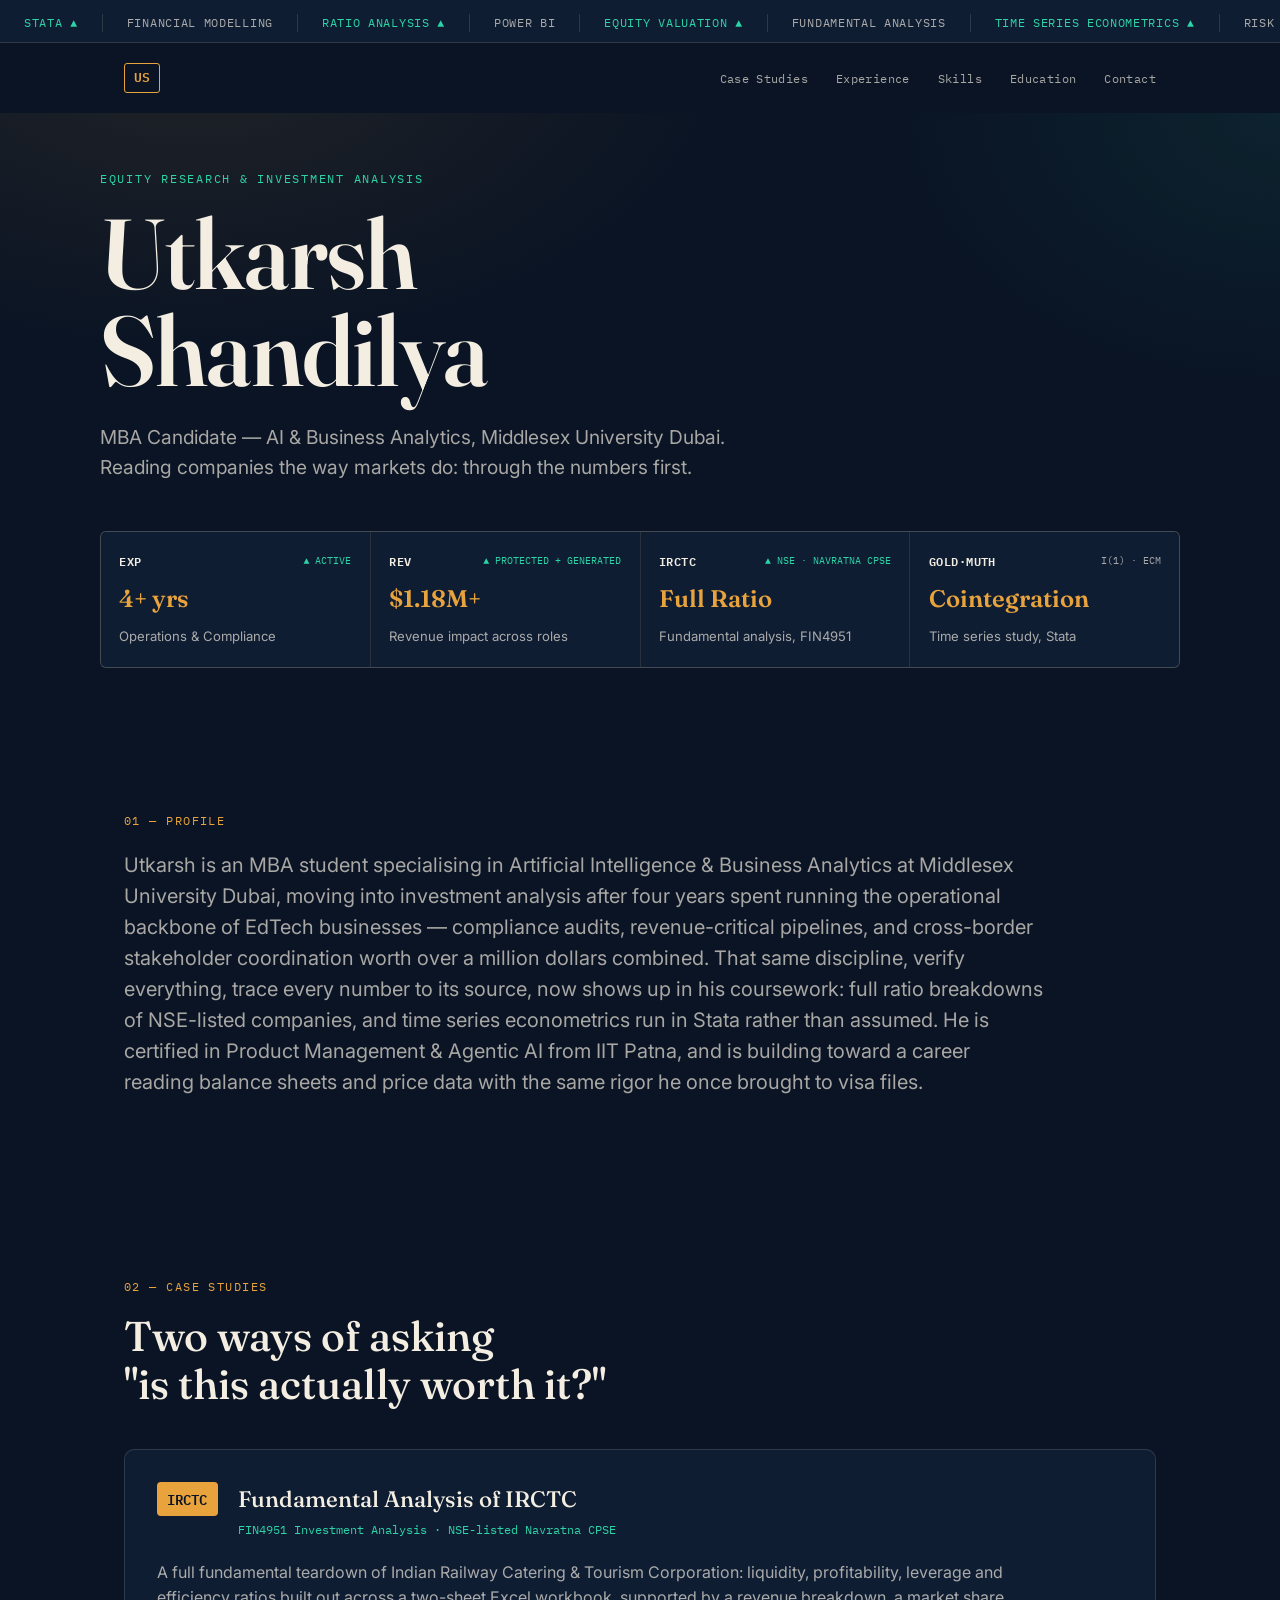
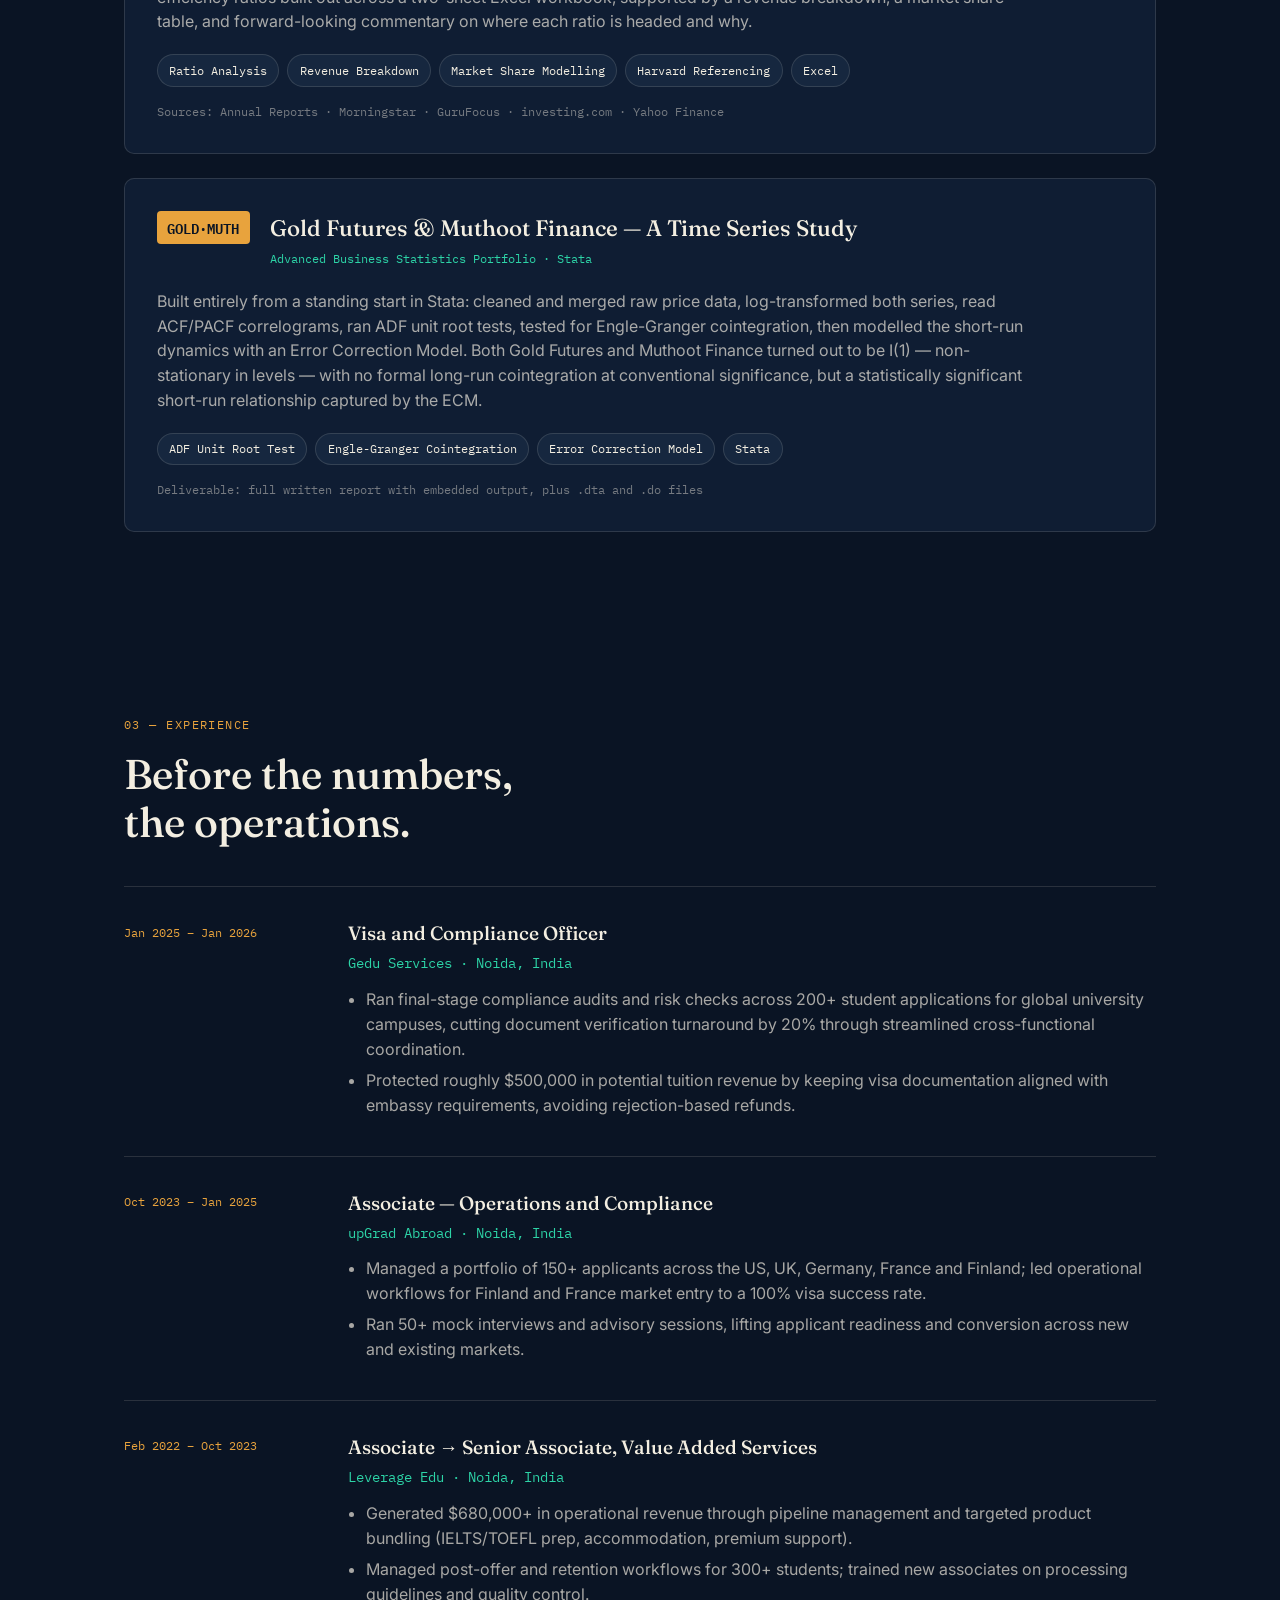
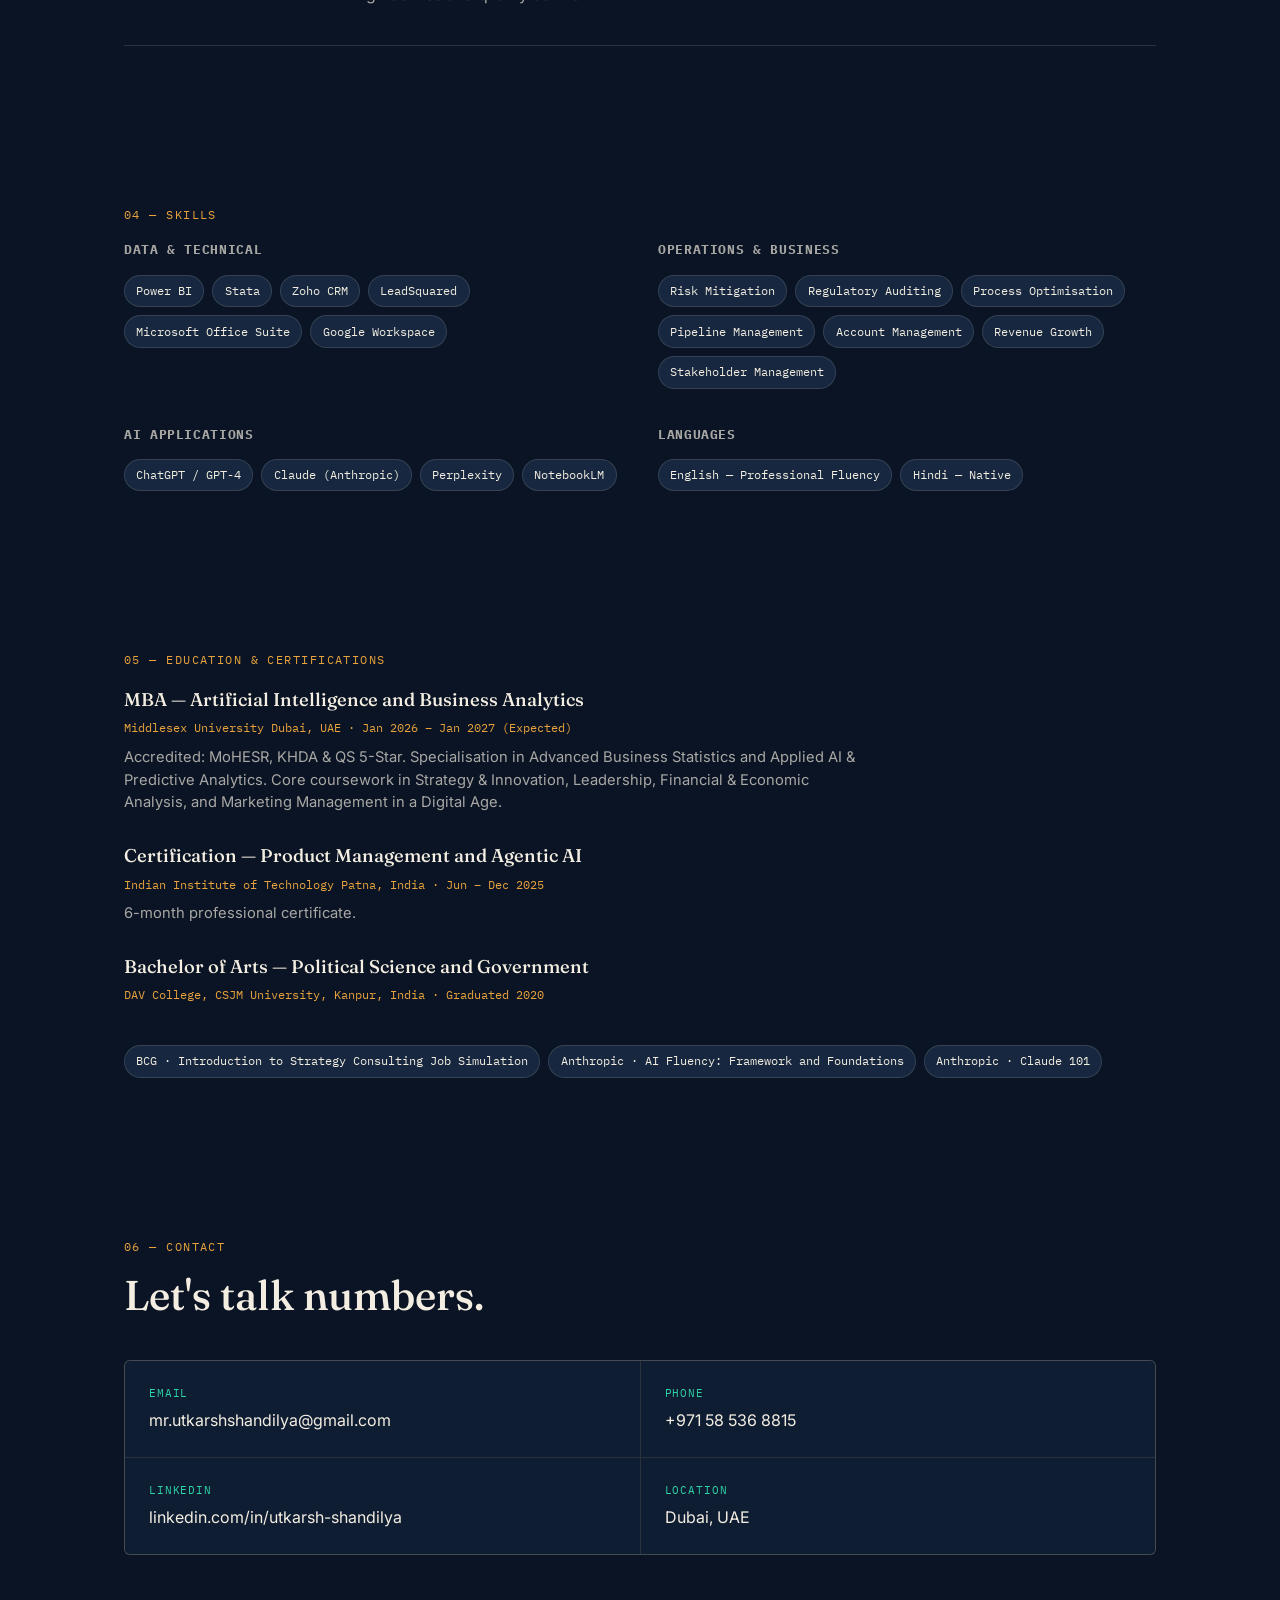
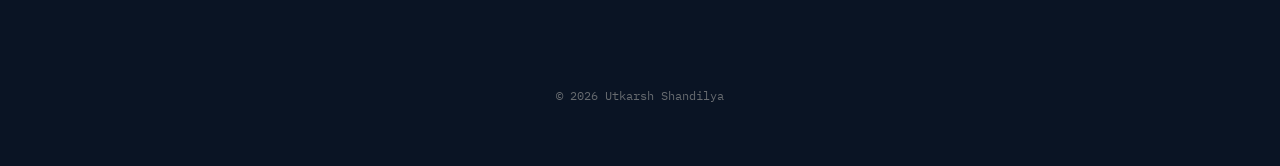
==== index.html @ 7edca834 "Add files via upload" ====
<!DOCTYPE html>
<html lang="en">
<head>
<meta charset="UTF-8">
<meta name="viewport" content="width=device-width, initial-scale=1.0">
<title>Utkarsh Shandilya | Investment &amp; Equity Analysis</title>
<meta name="description" content="Utkarsh Shandilya — MBA Candidate, AI &amp; Business Analytics. Aspiring Equity Research &amp; Investment Analyst.">
<link rel="preconnect" href="https://fonts.googleapis.com">
<link rel="preconnect" href="https://fonts.gstatic.com" crossorigin>
<link href="https://fonts.googleapis.com/css2?family=Fraunces:opsz,wght@9..144,400;9..144,500;9..144,600;9..144,700&family=Inter:wght@400;500;600;700&family=IBM+Plex+Mono:wght@400;500;600&display=swap" rel="stylesheet">
<link rel="stylesheet" href="styles.css">
</head>
<body>

<!-- Ticker tape -->
<div class="ticker-wrap" aria-hidden="true">
  <div class="ticker">
    <span class="ticker-item up">STATA <em>&#9650;</em></span>
    <span class="ticker-item">FINANCIAL MODELLING</span>
    <span class="ticker-item up">RATIO ANALYSIS <em>&#9650;</em></span>
    <span class="ticker-item">POWER BI</span>
    <span class="ticker-item up">EQUITY VALUATION <em>&#9650;</em></span>
    <span class="ticker-item">FUNDAMENTAL ANALYSIS</span>
    <span class="ticker-item up">TIME SERIES ECONOMETRICS <em>&#9650;</em></span>
    <span class="ticker-item">RISK MITIGATION</span>
    <span class="ticker-item up">STAKEHOLDER MANAGEMENT <em>&#9650;</em></span>
    <span class="ticker-item">EXCEL</span>
    <!-- duplicate for seamless loop -->
    <span class="ticker-item up">STATA <em>&#9650;</em></span>
    <span class="ticker-item">FINANCIAL MODELLING</span>
    <span class="ticker-item up">RATIO ANALYSIS <em>&#9650;</em></span>
    <span class="ticker-item">POWER BI</span>
    <span class="ticker-item up">EQUITY VALUATION <em>&#9650;</em></span>
    <span class="ticker-item">FUNDAMENTAL ANALYSIS</span>
    <span class="ticker-item up">TIME SERIES ECONOMETRICS <em>&#9650;</em></span>
    <span class="ticker-item">RISK MITIGATION</span>
    <span class="ticker-item up">STAKEHOLDER MANAGEMENT <em>&#9650;</em></span>
    <span class="ticker-item">EXCEL</span>
  </div>
</div>

<nav class="nav">
  <a href="#top" class="nav-mark">US</a>
  <div class="nav-links">
    <a href="#studies">Case Studies</a>
    <a href="#experience">Experience</a>
    <a href="#skills">Skills</a>
    <a href="#education">Education</a>
    <a href="#contact">Contact</a>
  </div>
</nav>

<header class="hero" id="top">
  <div class="hero-inner">
    <p class="eyebrow">Equity Research &amp; Investment Analysis</p>
    <h1 class="hero-name">Utkarsh<br>Shandilya</h1>
    <p class="hero-tagline">MBA Candidate — AI &amp; Business Analytics, Middlesex University Dubai.<br>Reading companies the way markets do: through the numbers first.</p>

    <div class="quote-cards">
      <div class="quote-card">
        <div class="quote-card-top">
          <span class="quote-symbol">EXP</span>
          <span class="quote-change up">&#9650; ACTIVE</span>
        </div>
        <span class="quote-value">4+ yrs</span>
        <span class="quote-label">Operations &amp; Compliance</span>
      </div>
      <div class="quote-card">
        <div class="quote-card-top">
          <span class="quote-symbol">REV</span>
          <span class="quote-change up">&#9650; PROTECTED + GENERATED</span>
        </div>
        <span class="quote-value">$1.18M+</span>
        <span class="quote-label">Revenue impact across roles</span>
      </div>
      <div class="quote-card">
        <div class="quote-card-top">
          <span class="quote-symbol">IRCTC</span>
          <span class="quote-change up">&#9650; NSE · NAVRATNA CPSE</span>
        </div>
        <span class="quote-value">Full Ratio</span>
        <span class="quote-label">Fundamental analysis, FIN4951</span>
      </div>
      <div class="quote-card">
        <div class="quote-card-top">
          <span class="quote-symbol">GOLD·MUTH</span>
          <span class="quote-change">I(1) · ECM</span>
        </div>
        <span class="quote-value">Cointegration</span>
        <span class="quote-label">Time series study, Stata</span>
      </div>
    </div>
  </div>
</header>

<main>

  <section class="about" id="about">
    <div class="section-inner">
      <p class="section-eyebrow">01 — Profile</p>
      <p class="about-text">
        Utkarsh is an MBA student specialising in Artificial Intelligence &amp; Business Analytics at Middlesex University Dubai, moving into investment analysis after four years spent running the operational backbone of EdTech businesses &mdash; compliance audits, revenue-critical pipelines, and cross-border stakeholder coordination worth over a million dollars combined. That same discipline, verify everything, trace every number to its source, now shows up in his coursework: full ratio breakdowns of NSE-listed companies, and time series econometrics run in Stata rather than assumed. He is certified in Product Management &amp; Agentic AI from IIT Patna, and is building toward a career reading balance sheets and price data with the same rigor he once brought to visa files.
      </p>
    </div>
  </section>

  <section class="studies" id="studies">
    <div class="section-inner">
      <p class="section-eyebrow">02 — Case Studies</p>
      <h2 class="section-title">Two ways of asking<br>"is this actually worth it?"</h2>

      <article class="study-card">
        <div class="study-head">
          <span class="study-ticker">IRCTC</span>
          <div class="study-head-text">
            <h3>Fundamental Analysis of IRCTC</h3>
            <p class="study-sub">FIN4951 Investment Analysis · NSE-listed Navratna CPSE</p>
          </div>
        </div>
        <p class="study-desc">
          A full fundamental teardown of Indian Railway Catering &amp; Tourism Corporation: liquidity, profitability, leverage and efficiency ratios built out across a two-sheet Excel workbook, supported by a revenue breakdown, a market share table, and forward-looking commentary on where each ratio is headed and why.
        </p>
        <div class="chip-row">
          <span class="chip">Ratio Analysis</span>
          <span class="chip">Revenue Breakdown</span>
          <span class="chip">Market Share Modelling</span>
          <span class="chip">Harvard Referencing</span>
          <span class="chip">Excel</span>
        </div>
        <p class="study-sources">Sources: Annual Reports · Morningstar · GuruFocus · investing.com · Yahoo Finance</p>
      </article>

      <article class="study-card">
        <div class="study-head">
          <span class="study-ticker">GOLD·MUTH</span>
          <div class="study-head-text">
            <h3>Gold Futures &amp; Muthoot Finance — A Time Series Study</h3>
            <p class="study-sub">Advanced Business Statistics Portfolio · Stata</p>
          </div>
        </div>
        <p class="study-desc">
          Built entirely from a standing start in Stata: cleaned and merged raw price data, log-transformed both series, read ACF/PACF correlograms, ran ADF unit root tests, tested for Engle-Granger cointegration, then modelled the short-run dynamics with an Error Correction Model. Both Gold Futures and Muthoot Finance turned out to be I(1) &mdash; non-stationary in levels &mdash; with no formal long-run cointegration at conventional significance, but a statistically significant short-run relationship captured by the ECM.
        </p>
        <div class="chip-row">
          <span class="chip">ADF Unit Root Test</span>
          <span class="chip">Engle-Granger Cointegration</span>
          <span class="chip">Error Correction Model</span>
          <span class="chip">Stata</span>
        </div>
        <p class="study-sources">Deliverable: full written report with embedded output, plus .dta and .do files</p>
      </article>
    </div>
  </section>

  <section class="experience" id="experience">
    <div class="section-inner">
      <p class="section-eyebrow">03 — Experience</p>
      <h2 class="section-title">Before the numbers,<br>the operations.</h2>

      <div class="timeline">
        <div class="timeline-item">
          <div class="timeline-date">Jan 2025 &ndash; Jan 2026</div>
          <div class="timeline-body">
            <h3>Visa and Compliance Officer</h3>
            <p class="timeline-org">Gedu Services · Noida, India</p>
            <ul>
              <li>Ran final-stage compliance audits and risk checks across 200+ student applications for global university campuses, cutting document verification turnaround by 20% through streamlined cross-functional coordination.</li>
              <li>Protected roughly $500,000 in potential tuition revenue by keeping visa documentation aligned with embassy requirements, avoiding rejection-based refunds.</li>
            </ul>
          </div>
        </div>
        <div class="timeline-item">
          <div class="timeline-date">Oct 2023 &ndash; Jan 2025</div>
          <div class="timeline-body">
            <h3>Associate &mdash; Operations and Compliance</h3>
            <p class="timeline-org">upGrad Abroad · Noida, India</p>
            <ul>
              <li>Managed a portfolio of 150+ applicants across the US, UK, Germany, France and Finland; led operational workflows for Finland and France market entry to a 100% visa success rate.</li>
              <li>Ran 50+ mock interviews and advisory sessions, lifting applicant readiness and conversion across new and existing markets.</li>
            </ul>
          </div>
        </div>
        <div class="timeline-item">
          <div class="timeline-date">Feb 2022 &ndash; Oct 2023</div>
          <div class="timeline-body">
            <h3>Associate &rarr; Senior Associate, Value Added Services</h3>
            <p class="timeline-org">Leverage Edu · Noida, India</p>
            <ul>
              <li>Generated $680,000+ in operational revenue through pipeline management and targeted product bundling (IELTS/TOEFL prep, accommodation, premium support).</li>
              <li>Managed post-offer and retention workflows for 300+ students; trained new associates on processing guidelines and quality control.</li>
            </ul>
          </div>
        </div>
      </div>
    </div>
  </section>

  <section class="skills" id="skills">
    <div class="section-inner">
      <p class="section-eyebrow">04 — Skills</p>
      <div class="skills-grid">
        <div class="skill-group">
          <h3>Data &amp; Technical</h3>
          <div class="chip-row">
            <span class="chip">Power BI</span>
            <span class="chip">Stata</span>
            <span class="chip">Zoho CRM</span>
            <span class="chip">LeadSquared</span>
            <span class="chip">Microsoft Office Suite</span>
            <span class="chip">Google Workspace</span>
          </div>
        </div>
        <div class="skill-group">
          <h3>Operations &amp; Business</h3>
          <div class="chip-row">
            <span class="chip">Risk Mitigation</span>
            <span class="chip">Regulatory Auditing</span>
            <span class="chip">Process Optimisation</span>
            <span class="chip">Pipeline Management</span>
            <span class="chip">Account Management</span>
            <span class="chip">Revenue Growth</span>
            <span class="chip">Stakeholder Management</span>
          </div>
        </div>
        <div class="skill-group">
          <h3>AI Applications</h3>
          <div class="chip-row">
            <span class="chip">ChatGPT / GPT-4</span>
            <span class="chip">Claude (Anthropic)</span>
            <span class="chip">Perplexity</span>
            <span class="chip">NotebookLM</span>
          </div>
        </div>
        <div class="skill-group">
          <h3>Languages</h3>
          <div class="chip-row">
            <span class="chip">English &mdash; Professional Fluency</span>
            <span class="chip">Hindi &mdash; Native</span>
          </div>
        </div>
      </div>
    </div>
  </section>

  <section class="education" id="education">
    <div class="section-inner">
      <p class="section-eyebrow">05 — Education &amp; Certifications</p>
      <div class="edu-grid">
        <div class="edu-item">
          <h3>MBA &mdash; Artificial Intelligence and Business Analytics</h3>
          <p class="edu-meta">Middlesex University Dubai, UAE · Jan 2026 &ndash; Jan 2027 (Expected)</p>
          <p class="edu-detail">Accredited: MoHESR, KHDA &amp; QS 5-Star. Specialisation in Advanced Business Statistics and Applied AI &amp; Predictive Analytics. Core coursework in Strategy &amp; Innovation, Leadership, Financial &amp; Economic Analysis, and Marketing Management in a Digital Age.</p>
        </div>
        <div class="edu-item">
          <h3>Certification &mdash; Product Management and Agentic AI</h3>
          <p class="edu-meta">Indian Institute of Technology Patna, India · Jun &ndash; Dec 2025</p>
          <p class="edu-detail">6-month professional certificate.</p>
        </div>
        <div class="edu-item">
          <h3>Bachelor of Arts &mdash; Political Science and Government</h3>
          <p class="edu-meta">DAV College, CSJM University, Kanpur, India · Graduated 2020</p>
        </div>
      </div>
      <div class="chip-row cert-row">
        <span class="chip">BCG · Introduction to Strategy Consulting Job Simulation</span>
        <span class="chip">Anthropic · AI Fluency: Framework and Foundations</span>
        <span class="chip">Anthropic · Claude 101</span>
      </div>
    </div>
  </section>

  <section class="contact" id="contact">
    <div class="section-inner">
      <p class="section-eyebrow">06 — Contact</p>
      <h2 class="section-title">Let's talk numbers.</h2>
      <div class="contact-grid">
        <a class="contact-link" href="mailto:mr.utkarshshandilya@gmail.com">
          <span class="contact-label">Email</span>
          <span class="contact-value">mr.utkarshshandilya@gmail.com</span>
        </a>
        <a class="contact-link" href="tel:+971585368815">
          <span class="contact-label">Phone</span>
          <span class="contact-value">+971 58 536 8815</span>
        </a>
        <a class="contact-link" href="https://linkedin.com/in/utkarsh-shandilya" target="_blank" rel="noopener">
          <span class="contact-label">LinkedIn</span>
          <span class="contact-value">linkedin.com/in/utkarsh-shandilya</span>
        </a>
        <div class="contact-link contact-static">
          <span class="contact-label">Location</span>
          <span class="contact-value">Dubai, UAE</span>
        </div>
      </div>
    </div>
  </section>

</main>

<footer class="footer">
  <p>&copy; <span id="year"></span> Utkarsh Shandilya</p>
</footer>

<script src="script.js"></script>
</body>
</html>
---- styles.css ----
/* =========================================================
   TOKENS
   Deep market navy + amber "gain" gold + teal accent.
   Display: Fraunces (characterful serif)
   Body: Inter
   Data/labels: IBM Plex Mono
   ========================================================= */
:root {
  --navy-950: #0A1424;
  --navy-900: #0F1D33;
  --navy-800: #16273F;
  --navy-700: #1F3552;
  --line: rgba(232, 227, 213, 0.14);
  --paper: #F3EEE1;
  --paper-dim: rgba(243, 238, 225, 0.68);
  --gold: #E8A33D;
  --gold-soft: rgba(232, 163, 61, 0.16);
  --teal: #2DD4A7;
  --teal-soft: rgba(45, 212, 167, 0.14);

  --font-display: "Fraunces", Georgia, serif;
  --font-body: "Inter", -apple-system, sans-serif;
  --font-mono: "IBM Plex Mono", ui-monospace, monospace;

  --max-w: 1080px;
}

* { box-sizing: border-box; }
html { scroll-behavior: smooth; }

@media (prefers-reduced-motion: reduce) {
  html { scroll-behavior: auto; }
  * { animation-duration: 0.01ms !important; animation-iteration-count: 1 !important; transition-duration: 0.01ms !important; }
}

body {
  margin: 0;
  background: var(--navy-950);
  color: var(--paper);
  font-family: var(--font-body);
  line-height: 1.55;
  -webkit-font-smoothing: antialiased;
}

a { color: inherit; }

.section-inner {
  max-width: var(--max-w);
  margin: 0 auto;
  padding: 5rem 1.5rem;
}

.section-eyebrow {
  font-family: var(--font-mono);
  font-size: 0.75rem;
  letter-spacing: 0.12em;
  text-transform: uppercase;
  color: var(--gold);
  margin: 0 0 1rem;
}

.section-title {
  font-family: var(--font-display);
  font-weight: 500;
  font-size: clamp(1.8rem, 4vw, 2.6rem);
  line-height: 1.15;
  margin: 0 0 2.5rem;
  color: var(--paper);
}

/* =========================================================
   TICKER TAPE — signature element
   ========================================================= */
.ticker-wrap {
  background: var(--navy-900);
  border-bottom: 1px solid var(--line);
  overflow: hidden;
  white-space: nowrap;
  padding: 0.55rem 0;
}
.ticker {
  display: inline-flex;
  animation: scroll-left 32s linear infinite;
}
.ticker-item {
  font-family: var(--font-mono);
  font-size: 0.72rem;
  letter-spacing: 0.06em;
  color: var(--paper-dim);
  padding: 0 1.5rem;
  border-right: 1px solid var(--line);
}
.ticker-item.up { color: var(--teal); }
.ticker-item em { font-style: normal; }

@keyframes scroll-left {
  from { transform: translateX(0); }
  to { transform: translateX(-50%); }
}

/* =========================================================
   NAV
   ========================================================= */
.nav {
  display: flex;
  align-items: center;
  justify-content: space-between;
  max-width: var(--max-w);
  margin: 0 auto;
  padding: 1.25rem 1.5rem;
}
.nav-mark {
  font-family: var(--font-mono);
  font-weight: 600;
  border: 1px solid var(--gold);
  color: var(--gold);
  padding: 0.25rem 0.55rem;
  font-size: 0.8rem;
  text-decoration: none;
  border-radius: 3px;
}
.nav-links {
  display: flex;
  gap: 1.75rem;
}
.nav-links a {
  font-family: var(--font-mono);
  font-size: 0.78rem;
  letter-spacing: 0.03em;
  text-decoration: none;
  color: var(--paper-dim);
  transition: color 0.2s ease;
}
.nav-links a:hover, .nav-links a:focus-visible { color: var(--teal); }
@media (max-width: 640px) {
  .nav-links { gap: 1rem; }
  .nav-links a { font-size: 0.68rem; }
}

/* =========================================================
   HERO
   ========================================================= */
.hero {
  padding: 3.5rem 1.5rem 4rem;
  background:
    radial-gradient(ellipse 900px 500px at 15% -10%, rgba(232,163,61,0.10), transparent 60%),
    radial-gradient(ellipse 700px 500px at 100% 0%, rgba(45,212,167,0.08), transparent 55%);
}
.hero-inner { max-width: var(--max-w); margin: 0 auto; }

.eyebrow {
  font-family: var(--font-mono);
  font-size: 0.78rem;
  letter-spacing: 0.14em;
  text-transform: uppercase;
  color: var(--teal);
  margin: 0 0 1rem;
}

.hero-name {
  font-family: var(--font-display);
  font-weight: 600;
  font-size: clamp(3rem, 9vw, 6.2rem);
  line-height: 0.98;
  margin: 0 0 1.5rem;
  color: var(--paper);
  letter-spacing: -0.01em;
}

.hero-tagline {
  font-size: clamp(1rem, 1.6vw, 1.2rem);
  color: var(--paper-dim);
  max-width: 40em;
  margin: 0 0 3rem;
}

.quote-cards {
  display: grid;
  grid-template-columns: repeat(4, 1fr);
  gap: 1px;
  background: var(--line);
  border: 1px solid var(--line);
  border-radius: 6px;
  overflow: hidden;
}
@media (max-width: 900px) {
  .quote-cards { grid-template-columns: repeat(2, 1fr); }
}
@media (max-width: 480px) {
  .quote-cards { grid-template-columns: 1fr; }
}

.quote-card {
  background: var(--navy-900);
  padding: 1.25rem 1.15rem;
  display: flex;
  flex-direction: column;
  gap: 0.6rem;
  transition: background 0.2s ease;
}
.quote-card:hover { background: var(--navy-800); }

.quote-card-top {
  display: flex;
  align-items: center;
  justify-content: space-between;
  gap: 0.5rem;
}
.quote-symbol {
  font-family: var(--font-mono);
  font-size: 0.75rem;
  font-weight: 600;
  letter-spacing: 0.04em;
  color: var(--paper);
}
.quote-change {
  font-family: var(--font-mono);
  font-size: 0.62rem;
  color: var(--paper-dim);
  white-space: nowrap;
}
.quote-change.up { color: var(--teal); }

.quote-value {
  font-family: var(--font-display);
  font-size: 1.5rem;
  font-weight: 600;
  color: var(--gold);
}
.quote-label {
  font-size: 0.82rem;
  color: var(--paper-dim);
}

/* =========================================================
   ABOUT
   ========================================================= */
.about-text {
  font-size: clamp(1.05rem, 1.6vw, 1.25rem);
  color: var(--paper-dim);
  max-width: 46em;
  font-family: var(--font-body);
}

/* =========================================================
   CASE STUDIES
   ========================================================= */
.study-card {
  background: var(--navy-900);
  border: 1px solid var(--line);
  border-radius: 10px;
  padding: 2rem;
  margin-bottom: 1.5rem;
}
.study-head {
  display: flex;
  align-items: flex-start;
  gap: 1.25rem;
  margin-bottom: 1.25rem;
}
.study-ticker {
  font-family: var(--font-mono);
  font-weight: 600;
  font-size: 0.85rem;
  color: var(--navy-950);
  background: var(--gold);
  padding: 0.4rem 0.65rem;
  border-radius: 4px;
  white-space: nowrap;
  flex-shrink: 0;
}
.study-head-text h3 {
  font-family: var(--font-display);
  font-size: 1.4rem;
  font-weight: 500;
  margin: 0 0 0.3rem;
  color: var(--paper);
}
.study-sub {
  font-family: var(--font-mono);
  font-size: 0.75rem;
  color: var(--teal);
  margin: 0;
}
.study-desc {
  color: var(--paper-dim);
  font-size: 1rem;
  max-width: 55em;
  margin: 0 0 1.25rem;
}
.study-sources {
  font-family: var(--font-mono);
  font-size: 0.72rem;
  color: rgba(243,238,225,0.45);
  margin: 1rem 0 0;
}

.chip-row {
  display: flex;
  flex-wrap: wrap;
  gap: 0.5rem;
}
.chip {
  font-family: var(--font-mono);
  font-size: 0.72rem;
  color: var(--paper);
  background: var(--navy-800);
  border: 1px solid var(--line);
  padding: 0.4rem 0.7rem;
  border-radius: 20px;
}

/* =========================================================
   EXPERIENCE TIMELINE
   ========================================================= */
.timeline {
  display: flex;
  flex-direction: column;
  gap: 0;
  border-top: 1px solid var(--line);
}
.timeline-item {
  display: grid;
  grid-template-columns: 200px 1fr;
  gap: 1.5rem;
  padding: 2rem 0;
  border-bottom: 1px solid var(--line);
}
@media (max-width: 700px) {
  .timeline-item { grid-template-columns: 1fr; gap: 0.5rem; }
}
.timeline-date {
  font-family: var(--font-mono);
  font-size: 0.78rem;
  color: var(--gold);
  padding-top: 0.2rem;
}
.timeline-body h3 {
  font-family: var(--font-display);
  font-size: 1.2rem;
  font-weight: 500;
  margin: 0 0 0.25rem;
  color: var(--paper);
}
.timeline-org {
  font-size: 0.88rem;
  color: var(--teal);
  margin: 0 0 0.75rem;
  font-family: var(--font-mono);
}
.timeline-body ul {
  margin: 0;
  padding-left: 1.1rem;
  color: var(--paper-dim);
}
.timeline-body li { margin-bottom: 0.4rem; }

/* =========================================================
   SKILLS
   ========================================================= */
.skills-grid {
  display: grid;
  grid-template-columns: repeat(2, 1fr);
  gap: 2.25rem;
}
@media (max-width: 700px) {
  .skills-grid { grid-template-columns: 1fr; }
}
.skill-group h3 {
  font-family: var(--font-mono);
  font-size: 0.8rem;
  letter-spacing: 0.05em;
  text-transform: uppercase;
  color: var(--paper-dim);
  margin: 0 0 0.9rem;
}

/* =========================================================
   EDUCATION
   ========================================================= */
.edu-grid {
  display: flex;
  flex-direction: column;
  gap: 1.75rem;
  margin-bottom: 2rem;
}
.edu-item h3 {
  font-family: var(--font-display);
  font-size: 1.15rem;
  font-weight: 500;
  margin: 0 0 0.3rem;
  color: var(--paper);
}
.edu-meta {
  font-family: var(--font-mono);
  font-size: 0.75rem;
  color: var(--gold);
  margin: 0 0 0.5rem;
}
.edu-detail {
  color: var(--paper-dim);
  font-size: 0.92rem;
  max-width: 50em;
  margin: 0;
}
.cert-row { margin-top: 0.5rem; }

/* =========================================================
   CONTACT
   ========================================================= */
.contact-grid {
  display: grid;
  grid-template-columns: repeat(2, 1fr);
  gap: 1px;
  background: var(--line);
  border: 1px solid var(--line);
  border-radius: 6px;
  overflow: hidden;
}
@media (max-width: 600px) {
  .contact-grid { grid-template-columns: 1fr; }
}
.contact-link {
  background: var(--navy-900);
  padding: 1.5rem;
  display: flex;
  flex-direction: column;
  gap: 0.4rem;
  text-decoration: none;
  transition: background 0.2s ease;
}
.contact-link:not(.contact-static):hover { background: var(--navy-800); }
.contact-label {
  font-family: var(--font-mono);
  font-size: 0.68rem;
  letter-spacing: 0.08em;
  text-transform: uppercase;
  color: var(--teal);
}
.contact-value {
  font-size: 1rem;
  color: var(--paper);
  word-break: break-word;
}

/* =========================================================
   FOOTER
   ========================================================= */
.footer {
  text-align: center;
  padding: 2.5rem 1.5rem 3rem;
  color: rgba(243,238,225,0.4);
  font-family: var(--font-mono);
  font-size: 0.75rem;
}

/* =========================================================
   SCROLL REVEAL
   ========================================================= */
.reveal {
  opacity: 0;
  transform: translateY(16px);
  transition: opacity 0.6s ease, transform 0.6s ease;
}
.reveal.is-visible {
  opacity: 1;
  transform: translateY(0);
}

/* Focus visibility */
a:focus-visible, .contact-link:focus-visible {
  outline: 2px solid var(--teal);
  outline-offset: 2px;
}
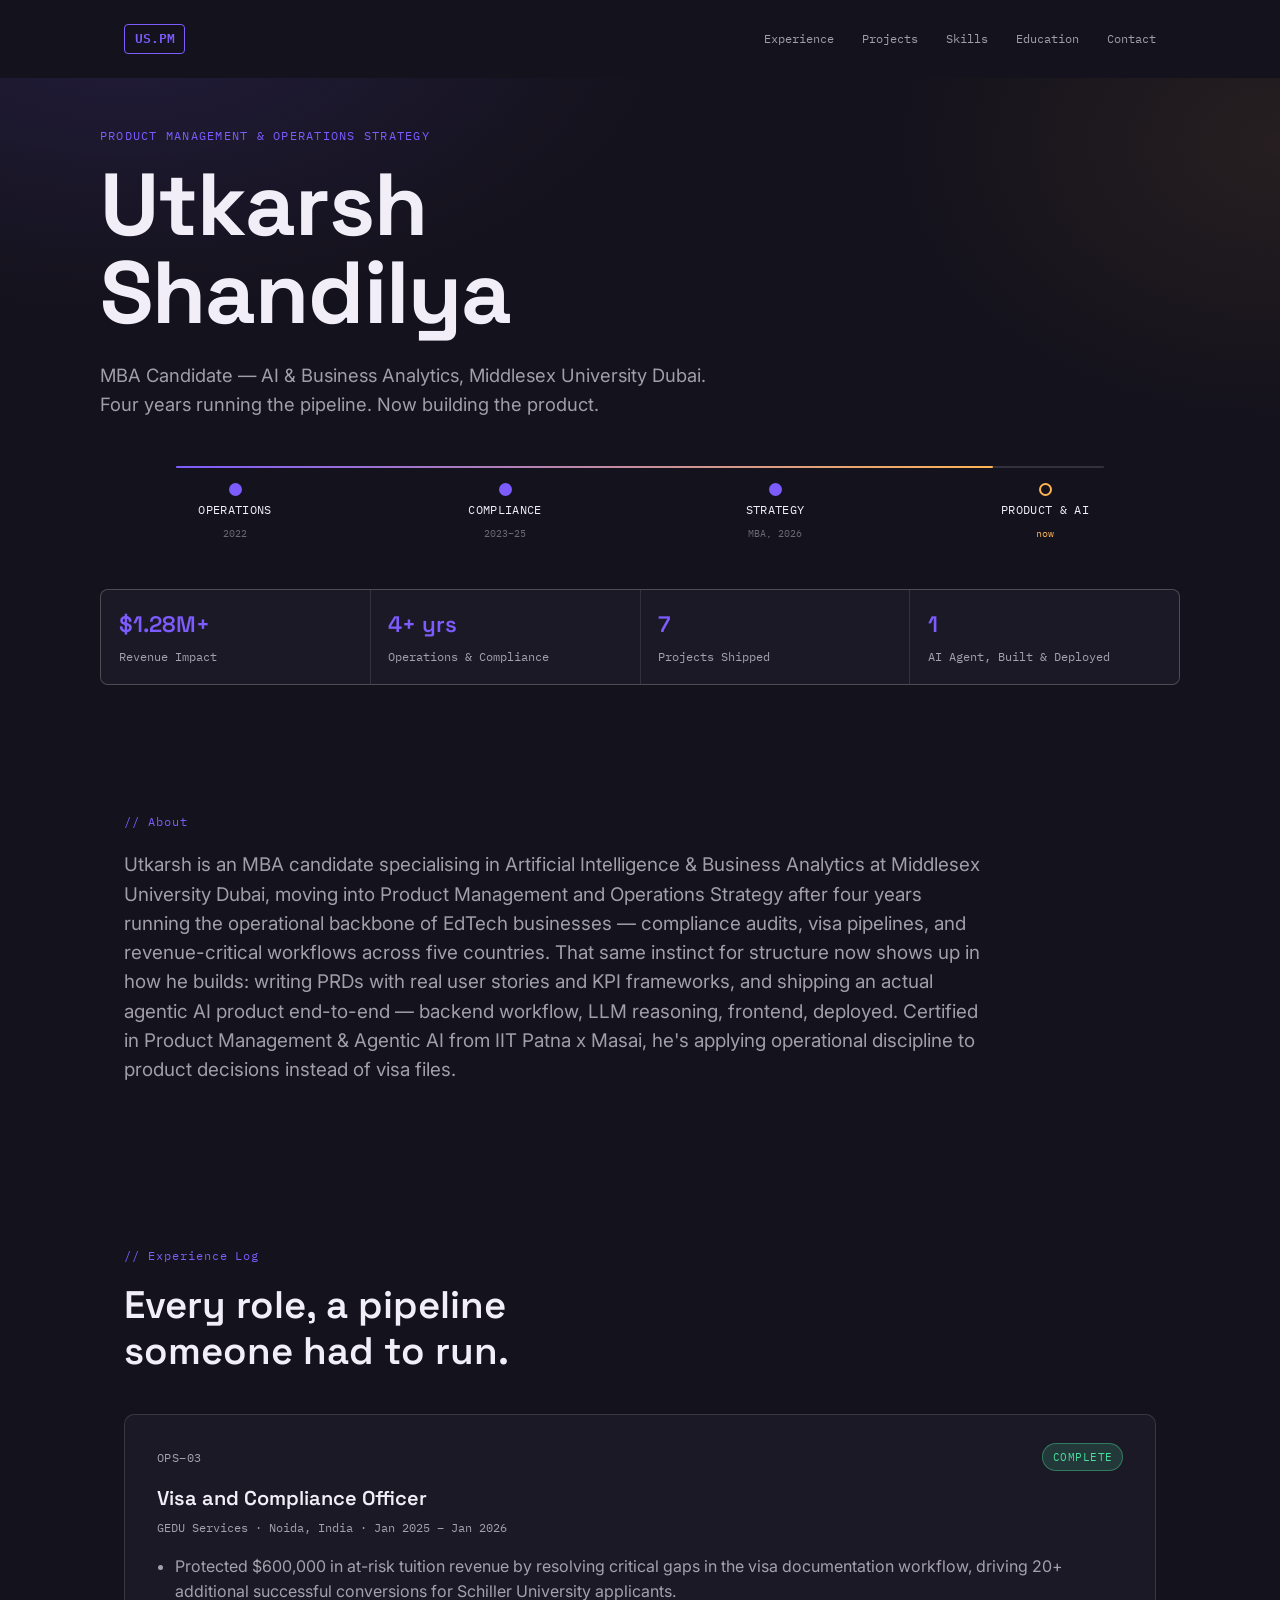
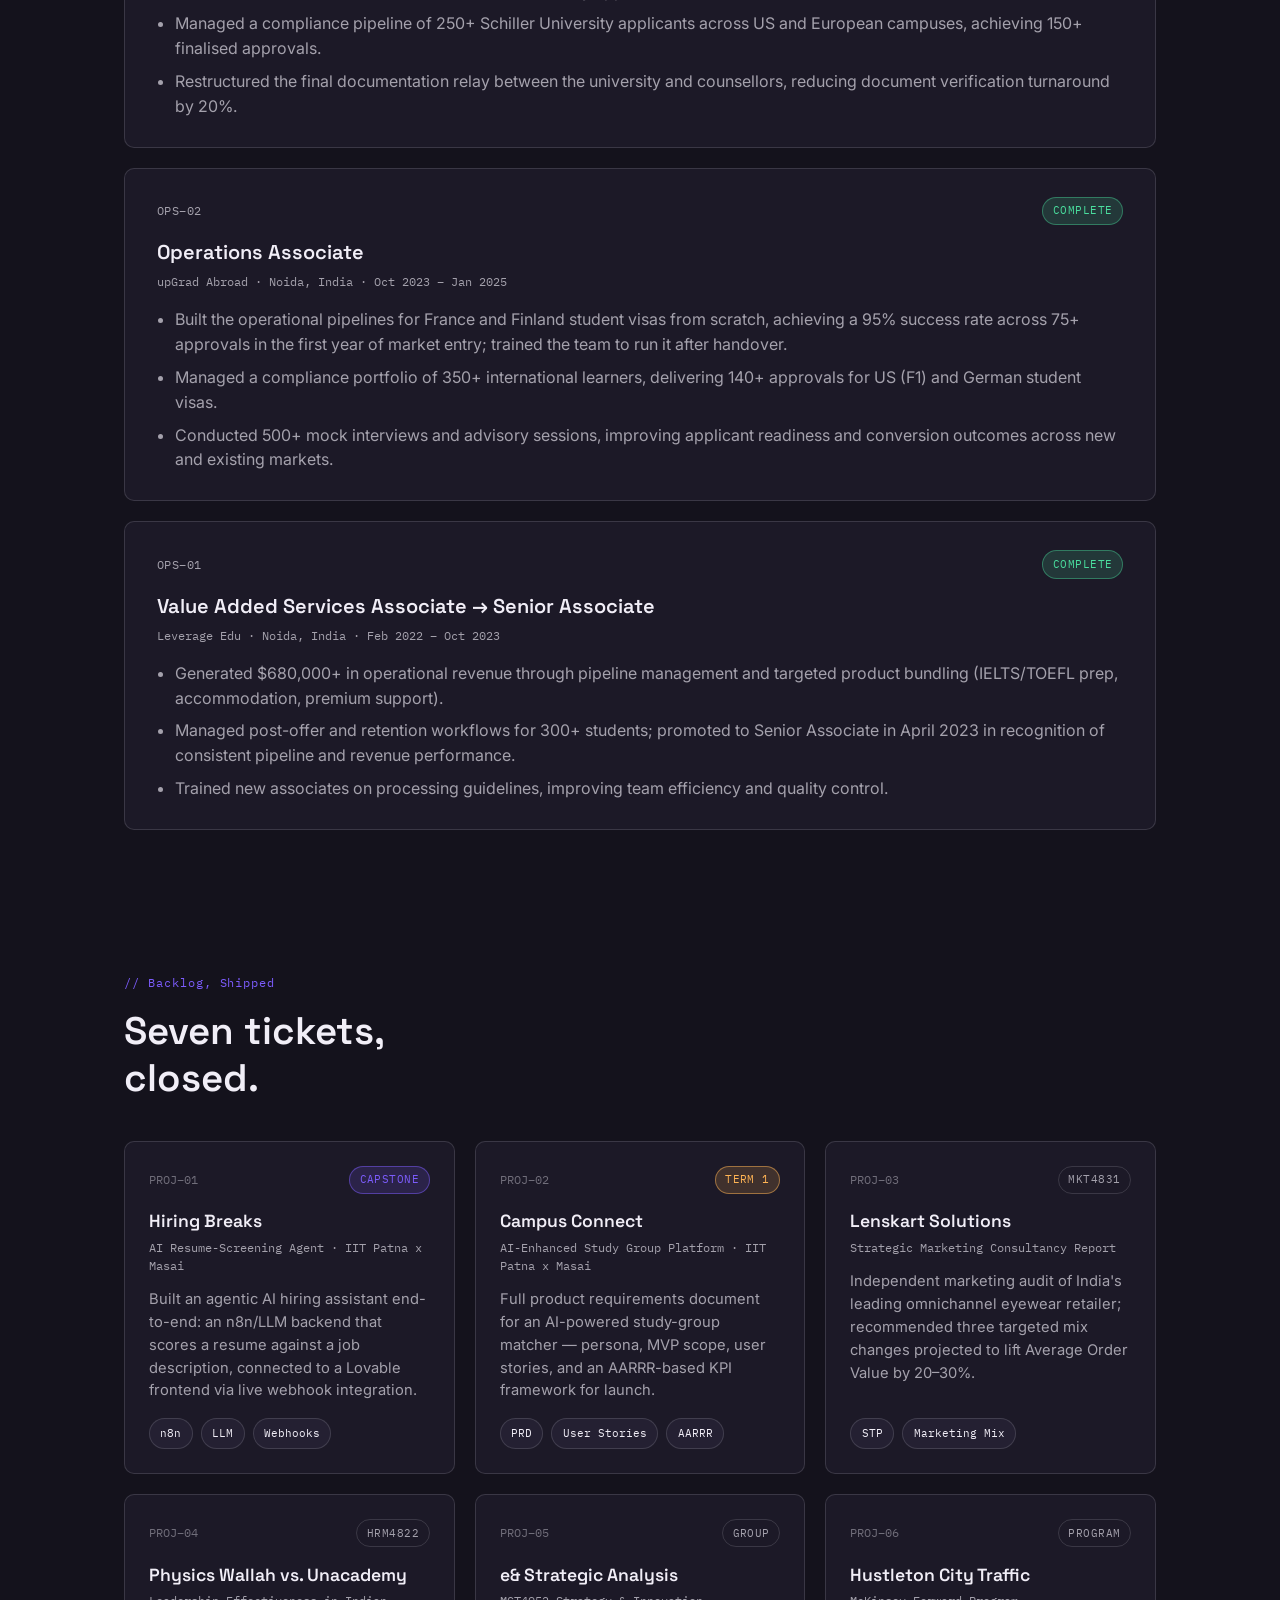
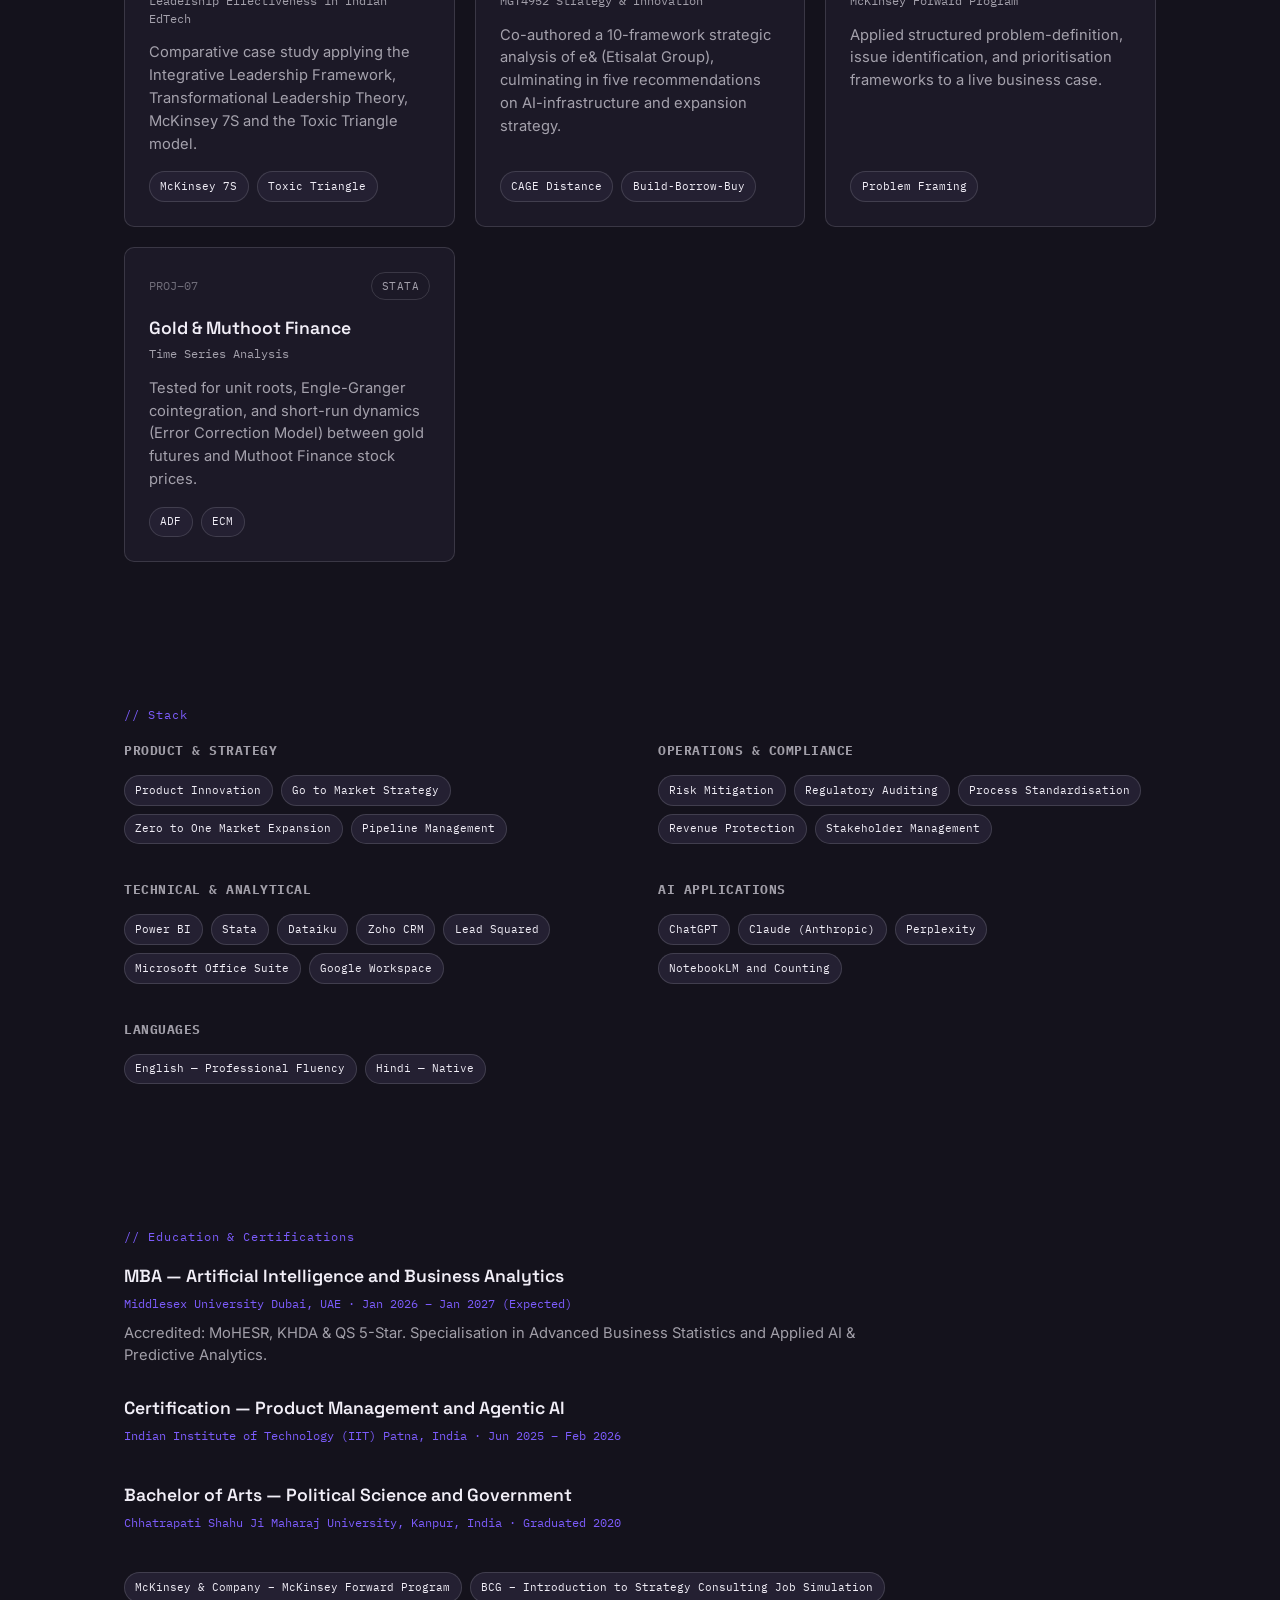
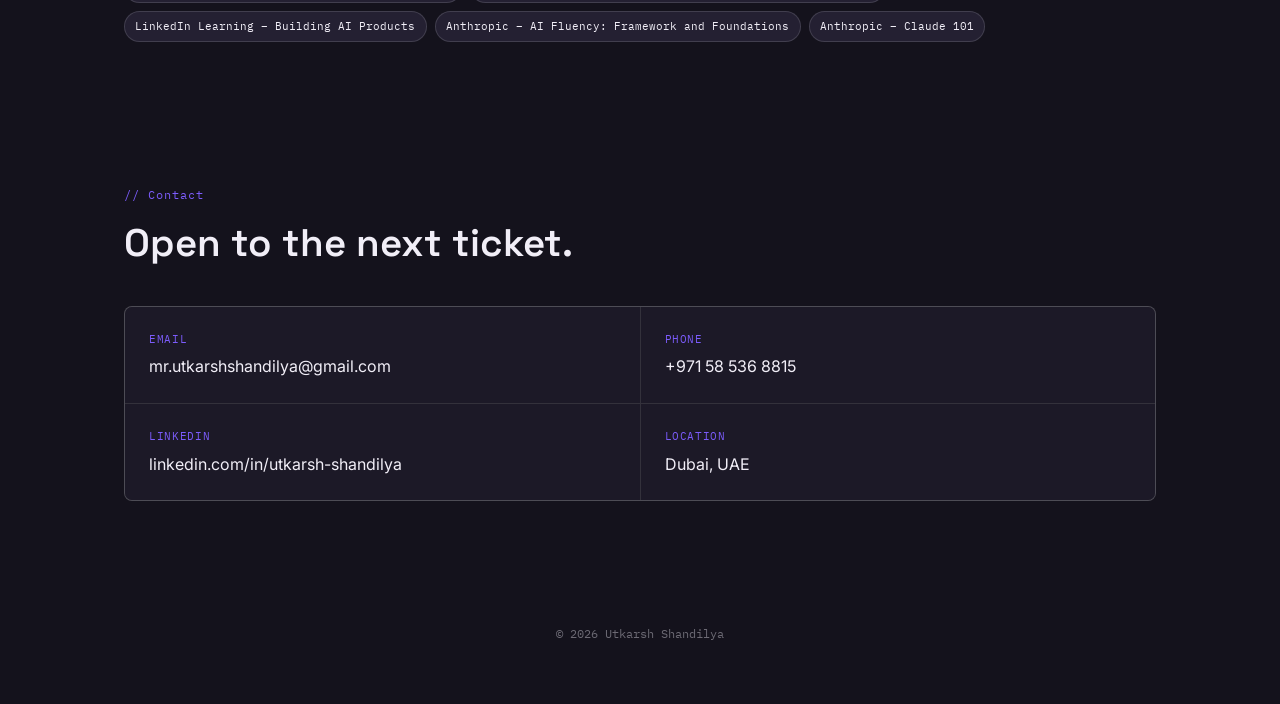
==== commit 36abf20d: "Add files via upload" ====
--- a/index.html
+++ b/index.html
@@ -3,47 +3,20 @@
 <head>
 <meta charset="UTF-8">
 <meta name="viewport" content="width=device-width, initial-scale=1.0">
-<title>Utkarsh Shandilya | Investment &amp; Equity Analysis</title>
-<meta name="description" content="Utkarsh Shandilya — MBA Candidate, AI &amp; Business Analytics. Aspiring Equity Research &amp; Investment Analyst.">
+<title>Utkarsh Shandilya | Product Management &amp; Operations Strategy</title>
+<meta name="description" content="Utkarsh Shandilya — MBA Candidate, AI &amp; Business Analytics. Product Management &amp; Operations Strategy.">
 <link rel="preconnect" href="https://fonts.googleapis.com">
 <link rel="preconnect" href="https://fonts.gstatic.com" crossorigin>
-<link href="https://fonts.googleapis.com/css2?family=Fraunces:opsz,wght@9..144,400;9..144,500;9..144,600;9..144,700&family=Inter:wght@400;500;600;700&family=IBM+Plex+Mono:wght@400;500;600&display=swap" rel="stylesheet">
+<link href="https://fonts.googleapis.com/css2?family=Space+Grotesk:wght@500;600;700&family=Inter:wght@400;500;600;700&family=IBM+Plex+Mono:wght@400;500;600&display=swap" rel="stylesheet">
 <link rel="stylesheet" href="styles.css">
 </head>
 <body>
 
-<!-- Ticker tape -->
-<div class="ticker-wrap" aria-hidden="true">
-  <div class="ticker">
-    <span class="ticker-item up">STATA <em>&#9650;</em></span>
-    <span class="ticker-item">FINANCIAL MODELLING</span>
-    <span class="ticker-item up">RATIO ANALYSIS <em>&#9650;</em></span>
-    <span class="ticker-item">POWER BI</span>
-    <span class="ticker-item up">EQUITY VALUATION <em>&#9650;</em></span>
-    <span class="ticker-item">FUNDAMENTAL ANALYSIS</span>
-    <span class="ticker-item up">TIME SERIES ECONOMETRICS <em>&#9650;</em></span>
-    <span class="ticker-item">RISK MITIGATION</span>
-    <span class="ticker-item up">STAKEHOLDER MANAGEMENT <em>&#9650;</em></span>
-    <span class="ticker-item">EXCEL</span>
-    <!-- duplicate for seamless loop -->
-    <span class="ticker-item up">STATA <em>&#9650;</em></span>
-    <span class="ticker-item">FINANCIAL MODELLING</span>
-    <span class="ticker-item up">RATIO ANALYSIS <em>&#9650;</em></span>
-    <span class="ticker-item">POWER BI</span>
-    <span class="ticker-item up">EQUITY VALUATION <em>&#9650;</em></span>
-    <span class="ticker-item">FUNDAMENTAL ANALYSIS</span>
-    <span class="ticker-item up">TIME SERIES ECONOMETRICS <em>&#9650;</em></span>
-    <span class="ticker-item">RISK MITIGATION</span>
-    <span class="ticker-item up">STAKEHOLDER MANAGEMENT <em>&#9650;</em></span>
-    <span class="ticker-item">EXCEL</span>
-  </div>
-</div>
-
 <nav class="nav">
-  <a href="#top" class="nav-mark">US</a>
+  <a href="#top" class="nav-mark">US.PM</a>
   <div class="nav-links">
-    <a href="#studies">Case Studies</a>
     <a href="#experience">Experience</a>
+    <a href="#projects">Projects</a>
     <a href="#skills">Skills</a>
     <a href="#education">Education</a>
     <a href="#contact">Contact</a>
@@ -52,42 +25,55 @@
 
 <header class="hero" id="top">
   <div class="hero-inner">
-    <p class="eyebrow">Equity Research &amp; Investment Analysis</p>
+    <p class="eyebrow">Product Management &amp; Operations Strategy</p>
     <h1 class="hero-name">Utkarsh<br>Shandilya</h1>
-    <p class="hero-tagline">MBA Candidate — AI &amp; Business Analytics, Middlesex University Dubai.<br>Reading companies the way markets do: through the numbers first.</p>
-
-    <div class="quote-cards">
-      <div class="quote-card">
-        <div class="quote-card-top">
-          <span class="quote-symbol">EXP</span>
-          <span class="quote-change up">&#9650; ACTIVE</span>
-        </div>
-        <span class="quote-value">4+ yrs</span>
-        <span class="quote-label">Operations &amp; Compliance</span>
-      </div>
-      <div class="quote-card">
-        <div class="quote-card-top">
-          <span class="quote-symbol">REV</span>
-          <span class="quote-change up">&#9650; PROTECTED + GENERATED</span>
-        </div>
-        <span class="quote-value">$1.18M+</span>
-        <span class="quote-label">Revenue impact across roles</span>
-      </div>
-      <div class="quote-card">
-        <div class="quote-card-top">
-          <span class="quote-symbol">IRCTC</span>
-          <span class="quote-change up">&#9650; NSE · NAVRATNA CPSE</span>
-        </div>
-        <span class="quote-value">Full Ratio</span>
-        <span class="quote-label">Fundamental analysis, FIN4951</span>
-      </div>
-      <div class="quote-card">
-        <div class="quote-card-top">
-          <span class="quote-symbol">GOLD·MUTH</span>
-          <span class="quote-change">I(1) · ECM</span>
-        </div>
-        <span class="quote-value">Cointegration</span>
-        <span class="quote-label">Time series study, Stata</span>
+    <p class="hero-tagline">MBA Candidate — AI &amp; Business Analytics, Middlesex University Dubai.<br>Four years running the pipeline. Now building the product.</p>
+
+    <!-- Signature element: career pipeline tracker -->
+    <div class="pipeline" role="img" aria-label="Career pipeline: Operations, then Compliance, then Strategy, then Product and AI, currently active">
+      <div class="pipeline-track">
+        <div class="pipeline-fill"></div>
+      </div>
+      <div class="pipeline-stages">
+        <div class="stage is-done">
+          <span class="stage-node"></span>
+          <span class="stage-label">Operations</span>
+          <span class="stage-sub">2022</span>
+        </div>
+        <div class="stage is-done">
+          <span class="stage-node"></span>
+          <span class="stage-label">Compliance</span>
+          <span class="stage-sub">2023&ndash;25</span>
+        </div>
+        <div class="stage is-done">
+          <span class="stage-node"></span>
+          <span class="stage-label">Strategy</span>
+          <span class="stage-sub">MBA, 2026</span>
+        </div>
+        <div class="stage is-active">
+          <span class="stage-node"></span>
+          <span class="stage-label">Product &amp; AI</span>
+          <span class="stage-sub">now</span>
+        </div>
+      </div>
+    </div>
+
+    <div class="stat-row">
+      <div class="stat-pill">
+        <span class="stat-value">$1.28M+</span>
+        <span class="stat-label">Revenue Impact</span>
+      </div>
+      <div class="stat-pill">
+        <span class="stat-value">4+ yrs</span>
+        <span class="stat-label">Operations &amp; Compliance</span>
+      </div>
+      <div class="stat-pill">
+        <span class="stat-value">7</span>
+        <span class="stat-label">Projects Shipped</span>
+      </div>
+      <div class="stat-pill">
+        <span class="stat-value">1</span>
+        <span class="stat-label">AI Agent, Built &amp; Deployed</span>
       </div>
     </div>
   </div>
@@ -97,145 +83,223 @@
 
   <section class="about" id="about">
     <div class="section-inner">
-      <p class="section-eyebrow">01 — Profile</p>
+      <p class="section-eyebrow">// About</p>
       <p class="about-text">
-        Utkarsh is an MBA student specialising in Artificial Intelligence &amp; Business Analytics at Middlesex University Dubai, moving into investment analysis after four years spent running the operational backbone of EdTech businesses &mdash; compliance audits, revenue-critical pipelines, and cross-border stakeholder coordination worth over a million dollars combined. That same discipline, verify everything, trace every number to its source, now shows up in his coursework: full ratio breakdowns of NSE-listed companies, and time series econometrics run in Stata rather than assumed. He is certified in Product Management &amp; Agentic AI from IIT Patna, and is building toward a career reading balance sheets and price data with the same rigor he once brought to visa files.
+        Utkarsh is an MBA candidate specialising in Artificial Intelligence &amp; Business Analytics at Middlesex University Dubai, moving into Product Management and Operations Strategy after four years running the operational backbone of EdTech businesses &mdash; compliance audits, visa pipelines, and revenue-critical workflows across five countries. That same instinct for structure now shows up in how he builds: writing PRDs with real user stories and KPI frameworks, and shipping an actual agentic AI product end-to-end &mdash; backend workflow, LLM reasoning, frontend, deployed. Certified in Product Management &amp; Agentic AI from IIT Patna x Masai, he's applying operational discipline to product decisions instead of visa files.
       </p>
     </div>
   </section>
 
-  <section class="studies" id="studies">
-    <div class="section-inner">
-      <p class="section-eyebrow">02 — Case Studies</p>
-      <h2 class="section-title">Two ways of asking<br>"is this actually worth it?"</h2>
-
-      <article class="study-card">
-        <div class="study-head">
-          <span class="study-ticker">IRCTC</span>
-          <div class="study-head-text">
-            <h3>Fundamental Analysis of IRCTC</h3>
-            <p class="study-sub">FIN4951 Investment Analysis · NSE-listed Navratna CPSE</p>
-          </div>
-        </div>
-        <p class="study-desc">
-          A full fundamental teardown of Indian Railway Catering &amp; Tourism Corporation: liquidity, profitability, leverage and efficiency ratios built out across a two-sheet Excel workbook, supported by a revenue breakdown, a market share table, and forward-looking commentary on where each ratio is headed and why.
-        </p>
-        <div class="chip-row">
-          <span class="chip">Ratio Analysis</span>
-          <span class="chip">Revenue Breakdown</span>
-          <span class="chip">Market Share Modelling</span>
-          <span class="chip">Harvard Referencing</span>
-          <span class="chip">Excel</span>
-        </div>
-        <p class="study-sources">Sources: Annual Reports · Morningstar · GuruFocus · investing.com · Yahoo Finance</p>
-      </article>
-
-      <article class="study-card">
-        <div class="study-head">
-          <span class="study-ticker">GOLD·MUTH</span>
-          <div class="study-head-text">
-            <h3>Gold Futures &amp; Muthoot Finance — A Time Series Study</h3>
-            <p class="study-sub">Advanced Business Statistics Portfolio · Stata</p>
-          </div>
-        </div>
-        <p class="study-desc">
-          Built entirely from a standing start in Stata: cleaned and merged raw price data, log-transformed both series, read ACF/PACF correlograms, ran ADF unit root tests, tested for Engle-Granger cointegration, then modelled the short-run dynamics with an Error Correction Model. Both Gold Futures and Muthoot Finance turned out to be I(1) &mdash; non-stationary in levels &mdash; with no formal long-run cointegration at conventional significance, but a statistically significant short-run relationship captured by the ECM.
-        </p>
-        <div class="chip-row">
-          <span class="chip">ADF Unit Root Test</span>
-          <span class="chip">Engle-Granger Cointegration</span>
-          <span class="chip">Error Correction Model</span>
-          <span class="chip">Stata</span>
-        </div>
-        <p class="study-sources">Deliverable: full written report with embedded output, plus .dta and .do files</p>
-      </article>
-    </div>
-  </section>
-
   <section class="experience" id="experience">
     <div class="section-inner">
-      <p class="section-eyebrow">03 — Experience</p>
-      <h2 class="section-title">Before the numbers,<br>the operations.</h2>
-
-      <div class="timeline">
-        <div class="timeline-item">
-          <div class="timeline-date">Jan 2025 &ndash; Jan 2026</div>
-          <div class="timeline-body">
-            <h3>Visa and Compliance Officer</h3>
-            <p class="timeline-org">Gedu Services · Noida, India</p>
-            <ul>
-              <li>Ran final-stage compliance audits and risk checks across 200+ student applications for global university campuses, cutting document verification turnaround by 20% through streamlined cross-functional coordination.</li>
-              <li>Protected roughly $500,000 in potential tuition revenue by keeping visa documentation aligned with embassy requirements, avoiding rejection-based refunds.</li>
-            </ul>
-          </div>
-        </div>
-        <div class="timeline-item">
-          <div class="timeline-date">Oct 2023 &ndash; Jan 2025</div>
-          <div class="timeline-body">
-            <h3>Associate &mdash; Operations and Compliance</h3>
-            <p class="timeline-org">upGrad Abroad · Noida, India</p>
-            <ul>
-              <li>Managed a portfolio of 150+ applicants across the US, UK, Germany, France and Finland; led operational workflows for Finland and France market entry to a 100% visa success rate.</li>
-              <li>Ran 50+ mock interviews and advisory sessions, lifting applicant readiness and conversion across new and existing markets.</li>
-            </ul>
-          </div>
-        </div>
-        <div class="timeline-item">
-          <div class="timeline-date">Feb 2022 &ndash; Oct 2023</div>
-          <div class="timeline-body">
-            <h3>Associate &rarr; Senior Associate, Value Added Services</h3>
-            <p class="timeline-org">Leverage Edu · Noida, India</p>
-            <ul>
-              <li>Generated $680,000+ in operational revenue through pipeline management and targeted product bundling (IELTS/TOEFL prep, accommodation, premium support).</li>
-              <li>Managed post-offer and retention workflows for 300+ students; trained new associates on processing guidelines and quality control.</li>
-            </ul>
-          </div>
-        </div>
+      <p class="section-eyebrow">// Experience Log</p>
+      <h2 class="section-title">Every role, a pipeline<br>someone had to run.</h2>
+
+      <div class="ticket-list">
+        <article class="ticket">
+          <div class="ticket-head">
+            <span class="ticket-id">OPS&ndash;03</span>
+            <span class="ticket-status status-done">Complete</span>
+          </div>
+          <h3 class="ticket-title">Visa and Compliance Officer</h3>
+          <p class="ticket-meta">GEDU Services &middot; Noida, India &middot; Jan 2025 &ndash; Jan 2026</p>
+          <ul class="ticket-body">
+            <li>Protected $600,000 in at-risk tuition revenue by resolving critical gaps in the visa documentation workflow, driving 20+ additional successful conversions for Schiller University applicants.</li>
+            <li>Managed a compliance pipeline of 250+ Schiller University applicants across US and European campuses, achieving 150+ finalised approvals.</li>
+            <li>Restructured the final documentation relay between the university and counsellors, reducing document verification turnaround by 20%.</li>
+          </ul>
+        </article>
+
+        <article class="ticket">
+          <div class="ticket-head">
+            <span class="ticket-id">OPS&ndash;02</span>
+            <span class="ticket-status status-done">Complete</span>
+          </div>
+          <h3 class="ticket-title">Operations Associate</h3>
+          <p class="ticket-meta">upGrad Abroad &middot; Noida, India &middot; Oct 2023 &ndash; Jan 2025</p>
+          <ul class="ticket-body">
+            <li>Built the operational pipelines for France and Finland student visas from scratch, achieving a 95% success rate across 75+ approvals in the first year of market entry; trained the team to run it after handover.</li>
+            <li>Managed a compliance portfolio of 350+ international learners, delivering 140+ approvals for US (F1) and German student visas.</li>
+            <li>Conducted 500+ mock interviews and advisory sessions, improving applicant readiness and conversion outcomes across new and existing markets.</li>
+          </ul>
+        </article>
+
+        <article class="ticket">
+          <div class="ticket-head">
+            <span class="ticket-id">OPS&ndash;01</span>
+            <span class="ticket-status status-done">Complete</span>
+          </div>
+          <h3 class="ticket-title">Value Added Services Associate &rarr; Senior Associate</h3>
+          <p class="ticket-meta">Leverage Edu &middot; Noida, India &middot; Feb 2022 &ndash; Oct 2023</p>
+          <ul class="ticket-body">
+            <li>Generated $680,000+ in operational revenue through pipeline management and targeted product bundling (IELTS/TOEFL prep, accommodation, premium support).</li>
+            <li>Managed post-offer and retention workflows for 300+ students; promoted to Senior Associate in April 2023 in recognition of consistent pipeline and revenue performance.</li>
+            <li>Trained new associates on processing guidelines, improving team efficiency and quality control.</li>
+          </ul>
+        </article>
+      </div>
+    </div>
+  </section>
+
+  <section class="projects" id="projects">
+    <div class="section-inner">
+      <p class="section-eyebrow">// Backlog, Shipped</p>
+      <h2 class="section-title">Seven tickets,<br>closed.</h2>
+
+      <div class="project-grid">
+
+        <article class="proj-card">
+          <div class="proj-head">
+            <span class="proj-id">PROJ&ndash;01</span>
+            <span class="proj-status status-capstone">Capstone</span>
+          </div>
+          <h3>Hiring Breaks</h3>
+          <p class="proj-sub">AI Resume-Screening Agent &middot; IIT Patna x Masai</p>
+          <p class="proj-desc">Built an agentic AI hiring assistant end-to-end: an n8n/LLM backend that scores a resume against a job description, connected to a Lovable frontend via live webhook integration.</p>
+          <div class="tag-row">
+            <span class="tag">n8n</span>
+            <span class="tag">LLM</span>
+            <span class="tag">Webhooks</span>
+          </div>
+        </article>
+
+        <article class="proj-card">
+          <div class="proj-head">
+            <span class="proj-id">PROJ&ndash;02</span>
+            <span class="proj-status status-term">Term 1</span>
+          </div>
+          <h3>Campus Connect</h3>
+          <p class="proj-sub">AI-Enhanced Study Group Platform &middot; IIT Patna x Masai</p>
+          <p class="proj-desc">Full product requirements document for an AI-powered study-group matcher &mdash; persona, MVP scope, user stories, and an AARRR-based KPI framework for launch.</p>
+          <div class="tag-row">
+            <span class="tag">PRD</span>
+            <span class="tag">User Stories</span>
+            <span class="tag">AARRR</span>
+          </div>
+        </article>
+
+        <article class="proj-card">
+          <div class="proj-head">
+            <span class="proj-id">PROJ&ndash;03</span>
+            <span class="proj-status status-module">MKT4831</span>
+          </div>
+          <h3>Lenskart Solutions</h3>
+          <p class="proj-sub">Strategic Marketing Consultancy Report</p>
+          <p class="proj-desc">Independent marketing audit of India's leading omnichannel eyewear retailer; recommended three targeted mix changes projected to lift Average Order Value by 20&ndash;30%.</p>
+          <div class="tag-row">
+            <span class="tag">STP</span>
+            <span class="tag">Marketing Mix</span>
+          </div>
+        </article>
+
+        <article class="proj-card">
+          <div class="proj-head">
+            <span class="proj-id">PROJ&ndash;04</span>
+            <span class="proj-status status-module">HRM4822</span>
+          </div>
+          <h3>Physics Wallah vs. Unacademy</h3>
+          <p class="proj-sub">Leadership Effectiveness in Indian EdTech</p>
+          <p class="proj-desc">Comparative case study applying the Integrative Leadership Framework, Transformational Leadership Theory, McKinsey 7S and the Toxic Triangle model.</p>
+          <div class="tag-row">
+            <span class="tag">McKinsey 7S</span>
+            <span class="tag">Toxic Triangle</span>
+          </div>
+        </article>
+
+        <article class="proj-card">
+          <div class="proj-head">
+            <span class="proj-id">PROJ&ndash;05</span>
+            <span class="proj-status status-group">Group</span>
+          </div>
+          <h3>e&amp; Strategic Analysis</h3>
+          <p class="proj-sub">MGT4952 Strategy &amp; Innovation</p>
+          <p class="proj-desc">Co-authored a 10-framework strategic analysis of e& (Etisalat Group), culminating in five recommendations on AI-infrastructure and expansion strategy.</p>
+          <div class="tag-row">
+            <span class="tag">CAGE Distance</span>
+            <span class="tag">Build-Borrow-Buy</span>
+          </div>
+        </article>
+
+        <article class="proj-card">
+          <div class="proj-head">
+            <span class="proj-id">PROJ&ndash;06</span>
+            <span class="proj-status status-program">Program</span>
+          </div>
+          <h3>Hustleton City Traffic</h3>
+          <p class="proj-sub">McKinsey Forward Program</p>
+          <p class="proj-desc">Applied structured problem-definition, issue identification, and prioritisation frameworks to a live business case.</p>
+          <div class="tag-row">
+            <span class="tag">Problem Framing</span>
+          </div>
+        </article>
+
+        <article class="proj-card">
+          <div class="proj-head">
+            <span class="proj-id">PROJ&ndash;07</span>
+            <span class="proj-status status-stata">Stata</span>
+          </div>
+          <h3>Gold &amp; Muthoot Finance</h3>
+          <p class="proj-sub">Time Series Analysis</p>
+          <p class="proj-desc">Tested for unit roots, Engle-Granger cointegration, and short-run dynamics (Error Correction Model) between gold futures and Muthoot Finance stock prices.</p>
+          <div class="tag-row">
+            <span class="tag">ADF</span>
+            <span class="tag">ECM</span>
+          </div>
+        </article>
+
       </div>
     </div>
   </section>
 
   <section class="skills" id="skills">
     <div class="section-inner">
-      <p class="section-eyebrow">04 — Skills</p>
+      <p class="section-eyebrow">// Stack</p>
       <div class="skills-grid">
         <div class="skill-group">
-          <h3>Data &amp; Technical</h3>
-          <div class="chip-row">
-            <span class="chip">Power BI</span>
-            <span class="chip">Stata</span>
-            <span class="chip">Zoho CRM</span>
-            <span class="chip">LeadSquared</span>
-            <span class="chip">Microsoft Office Suite</span>
-            <span class="chip">Google Workspace</span>
-          </div>
-        </div>
-        <div class="skill-group">
-          <h3>Operations &amp; Business</h3>
-          <div class="chip-row">
-            <span class="chip">Risk Mitigation</span>
-            <span class="chip">Regulatory Auditing</span>
-            <span class="chip">Process Optimisation</span>
-            <span class="chip">Pipeline Management</span>
-            <span class="chip">Account Management</span>
-            <span class="chip">Revenue Growth</span>
-            <span class="chip">Stakeholder Management</span>
+          <h3>Product &amp; Strategy</h3>
+          <div class="tag-row">
+            <span class="tag">Product Innovation</span>
+            <span class="tag">Go to Market Strategy</span>
+            <span class="tag">Zero to One Market Expansion</span>
+            <span class="tag">Pipeline Management</span>
+          </div>
+        </div>
+        <div class="skill-group">
+          <h3>Operations &amp; Compliance</h3>
+          <div class="tag-row">
+            <span class="tag">Risk Mitigation</span>
+            <span class="tag">Regulatory Auditing</span>
+            <span class="tag">Process Standardisation</span>
+            <span class="tag">Revenue Protection</span>
+            <span class="tag">Stakeholder Management</span>
+          </div>
+        </div>
+        <div class="skill-group">
+          <h3>Technical &amp; Analytical</h3>
+          <div class="tag-row">
+            <span class="tag">Power BI</span>
+            <span class="tag">Stata</span>
+            <span class="tag">Dataiku</span>
+            <span class="tag">Zoho CRM</span>
+            <span class="tag">Lead Squared</span>
+            <span class="tag">Microsoft Office Suite</span>
+            <span class="tag">Google Workspace</span>
           </div>
         </div>
         <div class="skill-group">
           <h3>AI Applications</h3>
-          <div class="chip-row">
-            <span class="chip">ChatGPT / GPT-4</span>
-            <span class="chip">Claude (Anthropic)</span>
-            <span class="chip">Perplexity</span>
-            <span class="chip">NotebookLM</span>
+          <div class="tag-row">
+            <span class="tag">ChatGPT</span>
+            <span class="tag">Claude (Anthropic)</span>
+            <span class="tag">Perplexity</span>
+            <span class="tag">NotebookLM and Counting</span>
           </div>
         </div>
         <div class="skill-group">
           <h3>Languages</h3>
-          <div class="chip-row">
-            <span class="chip">English &mdash; Professional Fluency</span>
-            <span class="chip">Hindi &mdash; Native</span>
+          <div class="tag-row">
+            <span class="tag">English &mdash; Professional Fluency</span>
+            <span class="tag">Hindi &mdash; Native</span>
           </div>
         </div>
       </div>
@@ -244,35 +308,36 @@
 
   <section class="education" id="education">
     <div class="section-inner">
-      <p class="section-eyebrow">05 — Education &amp; Certifications</p>
+      <p class="section-eyebrow">// Education &amp; Certifications</p>
       <div class="edu-grid">
         <div class="edu-item">
           <h3>MBA &mdash; Artificial Intelligence and Business Analytics</h3>
-          <p class="edu-meta">Middlesex University Dubai, UAE · Jan 2026 &ndash; Jan 2027 (Expected)</p>
-          <p class="edu-detail">Accredited: MoHESR, KHDA &amp; QS 5-Star. Specialisation in Advanced Business Statistics and Applied AI &amp; Predictive Analytics. Core coursework in Strategy &amp; Innovation, Leadership, Financial &amp; Economic Analysis, and Marketing Management in a Digital Age.</p>
+          <p class="edu-meta">Middlesex University Dubai, UAE &middot; Jan 2026 &ndash; Jan 2027 (Expected)</p>
+          <p class="edu-detail">Accredited: MoHESR, KHDA &amp; QS 5-Star. Specialisation in Advanced Business Statistics and Applied AI &amp; Predictive Analytics.</p>
         </div>
         <div class="edu-item">
           <h3>Certification &mdash; Product Management and Agentic AI</h3>
-          <p class="edu-meta">Indian Institute of Technology Patna, India · Jun &ndash; Dec 2025</p>
-          <p class="edu-detail">6-month professional certificate.</p>
+          <p class="edu-meta">Indian Institute of Technology (IIT) Patna, India &middot; Jun 2025 &ndash; Feb 2026</p>
         </div>
         <div class="edu-item">
           <h3>Bachelor of Arts &mdash; Political Science and Government</h3>
-          <p class="edu-meta">DAV College, CSJM University, Kanpur, India · Graduated 2020</p>
-        </div>
-      </div>
-      <div class="chip-row cert-row">
-        <span class="chip">BCG · Introduction to Strategy Consulting Job Simulation</span>
-        <span class="chip">Anthropic · AI Fluency: Framework and Foundations</span>
-        <span class="chip">Anthropic · Claude 101</span>
+          <p class="edu-meta">Chhatrapati Shahu Ji Maharaj University, Kanpur, India &middot; Graduated 2020</p>
+        </div>
+      </div>
+      <div class="tag-row cert-row">
+        <span class="tag">McKinsey &amp; Company &ndash; McKinsey Forward Program</span>
+        <span class="tag">BCG &ndash; Introduction to Strategy Consulting Job Simulation</span>
+        <span class="tag">LinkedIn Learning &ndash; Building AI Products</span>
+        <span class="tag">Anthropic &ndash; AI Fluency: Framework and Foundations</span>
+        <span class="tag">Anthropic &ndash; Claude 101</span>
       </div>
     </div>
   </section>
 
   <section class="contact" id="contact">
     <div class="section-inner">
-      <p class="section-eyebrow">06 — Contact</p>
-      <h2 class="section-title">Let's talk numbers.</h2>
+      <p class="section-eyebrow">// Contact</p>
+      <h2 class="section-title">Open to the next ticket.</h2>
       <div class="contact-grid">
         <a class="contact-link" href="mailto:mr.utkarshshandilya@gmail.com">
           <span class="contact-label">Email</span>
--- a/styles.css
+++ b/styles.css
@@ -1,24 +1,24 @@
 /* =========================================================
    TOKENS
-   Deep market navy + amber "gain" gold + teal accent.
-   Display: Fraunces (characterful serif)
-   Body: Inter
-   Data/labels: IBM Plex Mono
+   Deep plum/ink background + electric violet (flagship/AI work)
+   + amber (early-stage work) + mint (operationally complete).
+   Display: Space Grotesk · Body: Inter · Utility/data: IBM Plex Mono
    ========================================================= */
 :root {
-  --navy-950: #0A1424;
-  --navy-900: #0F1D33;
-  --navy-800: #16273F;
-  --navy-700: #1F3552;
-  --line: rgba(232, 227, 213, 0.14);
-  --paper: #F3EEE1;
-  --paper-dim: rgba(243, 238, 225, 0.68);
-  --gold: #E8A33D;
-  --gold-soft: rgba(232, 163, 61, 0.16);
-  --teal: #2DD4A7;
-  --teal-soft: rgba(45, 212, 167, 0.14);
-
-  --font-display: "Fraunces", Georgia, serif;
+  --ink: #14121C;
+  --panel: #1C1927;
+  --panel-hi: #242032;
+  --line: rgba(241, 238, 247, 0.14);
+  --paper: #F1EEF7;
+  --paper-dim: rgba(241, 238, 247, 0.64);
+  --violet: #7C5CFC;
+  --violet-soft: rgba(124, 92, 252, 0.16);
+  --amber: #FFB454;
+  --amber-soft: rgba(255, 180, 84, 0.16);
+  --mint: #4ADE9E;
+  --mint-soft: rgba(74, 222, 158, 0.16);
+
+  --font-display: "Space Grotesk", "Inter", sans-serif;
   --font-body: "Inter", -apple-system, sans-serif;
   --font-mono: "IBM Plex Mono", ui-monospace, monospace;
 
@@ -35,7 +35,7 @@
 
 body {
   margin: 0;
-  background: var(--navy-950);
+  background: var(--ink);
   color: var(--paper);
   font-family: var(--font-body);
   line-height: 1.55;
@@ -47,55 +47,24 @@
 .section-inner {
   max-width: var(--max-w);
   margin: 0 auto;
-  padding: 5rem 1.5rem;
+  padding: 4.5rem 1.5rem;
 }
 
 .section-eyebrow {
   font-family: var(--font-mono);
   font-size: 0.75rem;
-  letter-spacing: 0.12em;
-  text-transform: uppercase;
-  color: var(--gold);
+  letter-spacing: 0.08em;
+  color: var(--violet);
   margin: 0 0 1rem;
 }
 
 .section-title {
   font-family: var(--font-display);
-  font-weight: 500;
-  font-size: clamp(1.8rem, 4vw, 2.6rem);
-  line-height: 1.15;
+  font-weight: 600;
+  font-size: clamp(1.7rem, 4vw, 2.4rem);
+  line-height: 1.2;
   margin: 0 0 2.5rem;
   color: var(--paper);
-}
-
-/* =========================================================
-   TICKER TAPE — signature element
-   ========================================================= */
-.ticker-wrap {
-  background: var(--navy-900);
-  border-bottom: 1px solid var(--line);
-  overflow: hidden;
-  white-space: nowrap;
-  padding: 0.55rem 0;
-}
-.ticker {
-  display: inline-flex;
-  animation: scroll-left 32s linear infinite;
-}
-.ticker-item {
-  font-family: var(--font-mono);
-  font-size: 0.72rem;
-  letter-spacing: 0.06em;
-  color: var(--paper-dim);
-  padding: 0 1.5rem;
-  border-right: 1px solid var(--line);
-}
-.ticker-item.up { color: var(--teal); }
-.ticker-item em { font-style: normal; }
-
-@keyframes scroll-left {
-  from { transform: translateX(0); }
-  to { transform: translateX(-50%); }
 }
 
 /* =========================================================
@@ -107,31 +76,27 @@
   justify-content: space-between;
   max-width: var(--max-w);
   margin: 0 auto;
-  padding: 1.25rem 1.5rem;
+  padding: 1.5rem;
 }
 .nav-mark {
   font-family: var(--font-mono);
   font-weight: 600;
-  border: 1px solid var(--gold);
-  color: var(--gold);
-  padding: 0.25rem 0.55rem;
+  border: 1px solid var(--violet);
+  color: var(--violet);
+  padding: 0.25rem 0.6rem;
   font-size: 0.8rem;
   text-decoration: none;
-  border-radius: 3px;
-}
-.nav-links {
-  display: flex;
-  gap: 1.75rem;
-}
+  border-radius: 4px;
+}
+.nav-links { display: flex; gap: 1.75rem; }
 .nav-links a {
   font-family: var(--font-mono);
   font-size: 0.78rem;
-  letter-spacing: 0.03em;
   text-decoration: none;
   color: var(--paper-dim);
   transition: color 0.2s ease;
 }
-.nav-links a:hover, .nav-links a:focus-visible { color: var(--teal); }
+.nav-links a:hover, .nav-links a:focus-visible { color: var(--paper); }
 @media (max-width: 640px) {
   .nav-links { gap: 1rem; }
   .nav-links a { font-size: 0.68rem; }
@@ -141,219 +106,271 @@
    HERO
    ========================================================= */
 .hero {
-  padding: 3.5rem 1.5rem 4rem;
+  padding: 3rem 1.5rem 3.5rem;
   background:
-    radial-gradient(ellipse 900px 500px at 15% -10%, rgba(232,163,61,0.10), transparent 60%),
-    radial-gradient(ellipse 700px 500px at 100% 0%, rgba(45,212,167,0.08), transparent 55%);
+    radial-gradient(ellipse 900px 500px at 10% -10%, rgba(124,92,252,0.14), transparent 60%),
+    radial-gradient(ellipse 700px 500px at 100% 10%, rgba(255,180,84,0.08), transparent 55%);
 }
 .hero-inner { max-width: var(--max-w); margin: 0 auto; }
 
 .eyebrow {
   font-family: var(--font-mono);
   font-size: 0.78rem;
-  letter-spacing: 0.14em;
+  letter-spacing: 0.1em;
   text-transform: uppercase;
-  color: var(--teal);
+  color: var(--violet);
   margin: 0 0 1rem;
 }
 
 .hero-name {
   font-family: var(--font-display);
-  font-weight: 600;
-  font-size: clamp(3rem, 9vw, 6.2rem);
-  line-height: 0.98;
+  font-weight: 700;
+  font-size: clamp(2.8rem, 8vw, 5.5rem);
+  line-height: 1.0;
   margin: 0 0 1.5rem;
   color: var(--paper);
   letter-spacing: -0.01em;
 }
 
 .hero-tagline {
-  font-size: clamp(1rem, 1.6vw, 1.2rem);
-  color: var(--paper-dim);
-  max-width: 40em;
+  font-size: clamp(1rem, 1.6vw, 1.15rem);
+  color: var(--paper-dim);
+  max-width: 42em;
   margin: 0 0 3rem;
 }
 
-.quote-cards {
+/* --- Pipeline: signature element --- */
+.pipeline { margin: 0 0 3rem; }
+.pipeline-track {
+  position: relative;
+  height: 2px;
+  background: var(--line);
+  border-radius: 2px;
+  margin: 0 7% 0.9rem;
+}
+.pipeline-fill {
+  position: absolute;
+  left: 0; top: 0; bottom: 0;
+  width: 0%;
+  background: linear-gradient(90deg, var(--violet), var(--amber));
+  border-radius: 2px;
+  animation: fill-pipeline 1.4s 0.2s cubic-bezier(.65,0,.35,1) forwards;
+}
+@keyframes fill-pipeline { to { width: 88%; } }
+
+.pipeline-stages {
+  display: flex;
+  justify-content: space-between;
+}
+.stage {
+  display: flex;
+  flex-direction: column;
+  align-items: center;
+  gap: 0.35rem;
+  flex: 1;
+}
+.stage-node {
+  width: 13px;
+  height: 13px;
+  border-radius: 50%;
+  background: var(--ink);
+  border: 2px solid var(--line);
+  transition: all 0.3s ease;
+}
+.stage.is-done .stage-node { background: var(--violet); border-color: var(--violet); }
+.stage.is-active .stage-node {
+  background: var(--ink);
+  border-color: var(--amber);
+  box-shadow: 0 0 0 0 rgba(255,180,84,0.55);
+  animation: pulse-node 2s infinite;
+}
+@keyframes pulse-node {
+  0% { box-shadow: 0 0 0 0 rgba(255,180,84,0.55); }
+  70% { box-shadow: 0 0 0 8px rgba(255,180,84,0); }
+  100% { box-shadow: 0 0 0 0 rgba(255,180,84,0); }
+}
+.stage-label {
+  font-family: var(--font-mono);
+  font-size: 0.72rem;
+  text-transform: uppercase;
+  letter-spacing: 0.03em;
+  color: var(--paper-dim);
+}
+.stage.is-done .stage-label, .stage.is-active .stage-label { color: var(--paper); }
+.stage-sub {
+  font-family: var(--font-mono);
+  font-size: 0.65rem;
+  color: rgba(241,238,247,0.4);
+}
+.stage.is-active .stage-sub { color: var(--amber); }
+
+@media (max-width: 640px) {
+  .stage-label { font-size: 0.6rem; }
+  .stage-sub { display: none; }
+}
+
+/* --- Stat row --- */
+.stat-row {
   display: grid;
   grid-template-columns: repeat(4, 1fr);
   gap: 1px;
   background: var(--line);
   border: 1px solid var(--line);
-  border-radius: 6px;
+  border-radius: 8px;
   overflow: hidden;
 }
-@media (max-width: 900px) {
-  .quote-cards { grid-template-columns: repeat(2, 1fr); }
-}
-@media (max-width: 480px) {
-  .quote-cards { grid-template-columns: 1fr; }
-}
-
-.quote-card {
-  background: var(--navy-900);
-  padding: 1.25rem 1.15rem;
+@media (max-width: 800px) { .stat-row { grid-template-columns: repeat(2, 1fr); } }
+
+.stat-pill {
+  background: var(--panel);
+  padding: 1.15rem 1.1rem;
   display: flex;
   flex-direction: column;
-  gap: 0.6rem;
-  transition: background 0.2s ease;
-}
-.quote-card:hover { background: var(--navy-800); }
-
-.quote-card-top {
+  gap: 0.3rem;
+}
+.stat-value {
+  font-family: var(--font-display);
+  font-weight: 600;
+  font-size: 1.4rem;
+  color: var(--violet);
+}
+.stat-label {
+  font-family: var(--font-mono);
+  font-size: 0.72rem;
+  color: var(--paper-dim);
+}
+
+/* =========================================================
+   ABOUT
+   ========================================================= */
+.about-text {
+  font-size: clamp(1.02rem, 1.6vw, 1.18rem);
+  color: var(--paper-dim);
+  max-width: 46em;
+}
+
+/* =========================================================
+   EXPERIENCE — ticket log
+   ========================================================= */
+.ticket-list { display: flex; flex-direction: column; gap: 1.25rem; }
+.ticket {
+  background: var(--panel);
+  border: 1px solid var(--line);
+  border-radius: 10px;
+  padding: 1.75rem 2rem;
+}
+.ticket-head {
   display: flex;
   align-items: center;
   justify-content: space-between;
-  gap: 0.5rem;
-}
-.quote-symbol {
-  font-family: var(--font-mono);
-  font-size: 0.75rem;
-  font-weight: 600;
+  margin-bottom: 0.75rem;
+}
+.ticket-id {
+  font-family: var(--font-mono);
+  font-size: 0.78rem;
+  color: var(--paper-dim);
   letter-spacing: 0.04em;
-  color: var(--paper);
-}
-.quote-change {
-  font-family: var(--font-mono);
-  font-size: 0.62rem;
-  color: var(--paper-dim);
-  white-space: nowrap;
-}
-.quote-change.up { color: var(--teal); }
-
-.quote-value {
-  font-family: var(--font-display);
-  font-size: 1.5rem;
-  font-weight: 600;
-  color: var(--gold);
-}
-.quote-label {
-  font-size: 0.82rem;
-  color: var(--paper-dim);
-}
-
-/* =========================================================
-   ABOUT
-   ========================================================= */
-.about-text {
-  font-size: clamp(1.05rem, 1.6vw, 1.25rem);
-  color: var(--paper-dim);
-  max-width: 46em;
-  font-family: var(--font-body);
-}
-
-/* =========================================================
-   CASE STUDIES
-   ========================================================= */
-.study-card {
-  background: var(--navy-900);
-  border: 1px solid var(--line);
-  border-radius: 10px;
-  padding: 2rem;
-  margin-bottom: 1.5rem;
-}
-.study-head {
-  display: flex;
-  align-items: flex-start;
-  gap: 1.25rem;
-  margin-bottom: 1.25rem;
-}
-.study-ticker {
-  font-family: var(--font-mono);
-  font-weight: 600;
-  font-size: 0.85rem;
-  color: var(--navy-950);
-  background: var(--gold);
-  padding: 0.4rem 0.65rem;
-  border-radius: 4px;
-  white-space: nowrap;
-  flex-shrink: 0;
-}
-.study-head-text h3 {
-  font-family: var(--font-display);
-  font-size: 1.4rem;
-  font-weight: 500;
-  margin: 0 0 0.3rem;
-  color: var(--paper);
-}
-.study-sub {
-  font-family: var(--font-mono);
-  font-size: 0.75rem;
-  color: var(--teal);
-  margin: 0;
-}
-.study-desc {
-  color: var(--paper-dim);
-  font-size: 1rem;
-  max-width: 55em;
-  margin: 0 0 1.25rem;
-}
-.study-sources {
-  font-family: var(--font-mono);
-  font-size: 0.72rem;
-  color: rgba(243,238,225,0.45);
-  margin: 1rem 0 0;
-}
-
-.chip-row {
-  display: flex;
-  flex-wrap: wrap;
-  gap: 0.5rem;
-}
-.chip {
-  font-family: var(--font-mono);
-  font-size: 0.72rem;
-  color: var(--paper);
-  background: var(--navy-800);
-  border: 1px solid var(--line);
-  padding: 0.4rem 0.7rem;
-  border-radius: 20px;
-}
-
-/* =========================================================
-   EXPERIENCE TIMELINE
-   ========================================================= */
-.timeline {
-  display: flex;
-  flex-direction: column;
-  gap: 0;
-  border-top: 1px solid var(--line);
-}
-.timeline-item {
-  display: grid;
-  grid-template-columns: 200px 1fr;
-  gap: 1.5rem;
-  padding: 2rem 0;
-  border-bottom: 1px solid var(--line);
-}
-@media (max-width: 700px) {
-  .timeline-item { grid-template-columns: 1fr; gap: 0.5rem; }
-}
-.timeline-date {
+}
+.ticket-title {
+  font-family: var(--font-display);
+  font-size: 1.25rem;
+  font-weight: 600;
+  margin: 0 0 0.25rem;
+  color: var(--paper);
+}
+.ticket-meta {
   font-family: var(--font-mono);
   font-size: 0.78rem;
-  color: var(--gold);
-  padding-top: 0.2rem;
-}
-.timeline-body h3 {
-  font-family: var(--font-display);
-  font-size: 1.2rem;
-  font-weight: 500;
-  margin: 0 0 0.25rem;
-  color: var(--paper);
-}
-.timeline-org {
-  font-size: 0.88rem;
-  color: var(--teal);
-  margin: 0 0 0.75rem;
-  font-family: var(--font-mono);
-}
-.timeline-body ul {
+  color: var(--paper-dim);
+  margin: 0 0 1rem;
+}
+.ticket-body {
   margin: 0;
   padding-left: 1.1rem;
   color: var(--paper-dim);
 }
-.timeline-body li { margin-bottom: 0.4rem; }
+.ticket-body li { margin-bottom: 0.5rem; }
+.ticket-body li:last-child { margin-bottom: 0; }
+
+/* Status pills — shared by tickets + project cards */
+.ticket-status, .proj-status {
+  font-family: var(--font-mono);
+  font-size: 0.68rem;
+  text-transform: uppercase;
+  letter-spacing: 0.04em;
+  padding: 0.3rem 0.6rem;
+  border-radius: 20px;
+  border: 1px solid var(--line);
+  color: var(--paper-dim);
+  white-space: nowrap;
+}
+.status-done { background: var(--mint-soft); border-color: rgba(74,222,158,0.4); color: var(--mint); }
+.status-capstone { background: var(--violet-soft); border-color: rgba(124,92,252,0.5); color: var(--violet); }
+.status-term { background: var(--amber-soft); border-color: rgba(255,180,84,0.5); color: var(--amber); }
+.status-module, .status-group, .status-program, .status-stata { color: var(--paper-dim); }
+
+/* =========================================================
+   PROJECTS — backlog grid
+   ========================================================= */
+.project-grid {
+  display: grid;
+  grid-template-columns: repeat(auto-fill, minmax(290px, 1fr));
+  gap: 1.25rem;
+}
+.proj-card {
+  background: var(--panel);
+  border: 1px solid var(--line);
+  border-radius: 10px;
+  padding: 1.5rem;
+  display: flex;
+  flex-direction: column;
+  transition: border-color 0.2s ease, transform 0.2s ease;
+}
+.proj-card:hover { border-color: rgba(124,92,252,0.4); transform: translateY(-2px); }
+.proj-head {
+  display: flex;
+  align-items: center;
+  justify-content: space-between;
+  margin-bottom: 0.9rem;
+}
+.proj-id {
+  font-family: var(--font-mono);
+  font-size: 0.75rem;
+  color: rgba(241,238,247,0.4);
+}
+.proj-card h3 {
+  font-family: var(--font-display);
+  font-size: 1.1rem;
+  font-weight: 600;
+  margin: 0 0 0.2rem;
+  color: var(--paper);
+}
+.proj-sub {
+  font-family: var(--font-mono);
+  font-size: 0.72rem;
+  color: var(--paper-dim);
+  margin: 0 0 0.85rem;
+}
+.proj-desc {
+  font-size: 0.92rem;
+  color: var(--paper-dim);
+  margin: 0 0 1rem;
+  flex-grow: 1;
+}
+
+/* =========================================================
+   TAGS — shared by skills, projects, education
+   ========================================================= */
+.tag-row { display: flex; flex-wrap: wrap; gap: 0.5rem; }
+.tag {
+  font-family: var(--font-mono);
+  font-size: 0.7rem;
+  color: var(--paper);
+  background: var(--panel-hi);
+  border: 1px solid var(--line);
+  padding: 0.35rem 0.65rem;
+  border-radius: 20px;
+}
 
 /* =========================================================
    SKILLS
@@ -363,13 +380,11 @@
   grid-template-columns: repeat(2, 1fr);
   gap: 2.25rem;
 }
-@media (max-width: 700px) {
-  .skills-grid { grid-template-columns: 1fr; }
-}
+@media (max-width: 700px) { .skills-grid { grid-template-columns: 1fr; } }
 .skill-group h3 {
   font-family: var(--font-mono);
   font-size: 0.8rem;
-  letter-spacing: 0.05em;
+  letter-spacing: 0.04em;
   text-transform: uppercase;
   color: var(--paper-dim);
   margin: 0 0 0.9rem;
@@ -378,23 +393,18 @@
 /* =========================================================
    EDUCATION
    ========================================================= */
-.edu-grid {
-  display: flex;
-  flex-direction: column;
-  gap: 1.75rem;
-  margin-bottom: 2rem;
-}
+.edu-grid { display: flex; flex-direction: column; gap: 1.75rem; margin-bottom: 2rem; }
 .edu-item h3 {
   font-family: var(--font-display);
-  font-size: 1.15rem;
-  font-weight: 500;
+  font-size: 1.1rem;
+  font-weight: 600;
   margin: 0 0 0.3rem;
   color: var(--paper);
 }
 .edu-meta {
   font-family: var(--font-mono);
   font-size: 0.75rem;
-  color: var(--gold);
+  color: var(--violet);
   margin: 0 0 0.5rem;
 }
 .edu-detail {
@@ -414,14 +424,12 @@
   gap: 1px;
   background: var(--line);
   border: 1px solid var(--line);
-  border-radius: 6px;
+  border-radius: 8px;
   overflow: hidden;
 }
-@media (max-width: 600px) {
-  .contact-grid { grid-template-columns: 1fr; }
-}
+@media (max-width: 600px) { .contact-grid { grid-template-columns: 1fr; } }
 .contact-link {
-  background: var(--navy-900);
+  background: var(--panel);
   padding: 1.5rem;
   display: flex;
   flex-direction: column;
@@ -429,19 +437,15 @@
   text-decoration: none;
   transition: background 0.2s ease;
 }
-.contact-link:not(.contact-static):hover { background: var(--navy-800); }
+.contact-link:not(.contact-static):hover { background: var(--panel-hi); }
 .contact-label {
   font-family: var(--font-mono);
   font-size: 0.68rem;
-  letter-spacing: 0.08em;
+  letter-spacing: 0.06em;
   text-transform: uppercase;
-  color: var(--teal);
-}
-.contact-value {
-  font-size: 1rem;
-  color: var(--paper);
-  word-break: break-word;
-}
+  color: var(--violet);
+}
+.contact-value { font-size: 1rem; color: var(--paper); word-break: break-word; }
 
 /* =========================================================
    FOOTER
@@ -449,7 +453,7 @@
 .footer {
   text-align: center;
   padding: 2.5rem 1.5rem 3rem;
-  color: rgba(243,238,225,0.4);
+  color: rgba(241,238,247,0.4);
   font-family: var(--font-mono);
   font-size: 0.75rem;
 }
@@ -457,18 +461,10 @@
 /* =========================================================
    SCROLL REVEAL
    ========================================================= */
-.reveal {
-  opacity: 0;
-  transform: translateY(16px);
-  transition: opacity 0.6s ease, transform 0.6s ease;
-}
-.reveal.is-visible {
-  opacity: 1;
-  transform: translateY(0);
-}
-
-/* Focus visibility */
+.reveal { opacity: 0; transform: translateY(16px); transition: opacity 0.6s ease, transform 0.6s ease; }
+.reveal.is-visible { opacity: 1; transform: translateY(0); }
+
 a:focus-visible, .contact-link:focus-visible {
-  outline: 2px solid var(--teal);
+  outline: 2px solid var(--violet);
   outline-offset: 2px;
 }
